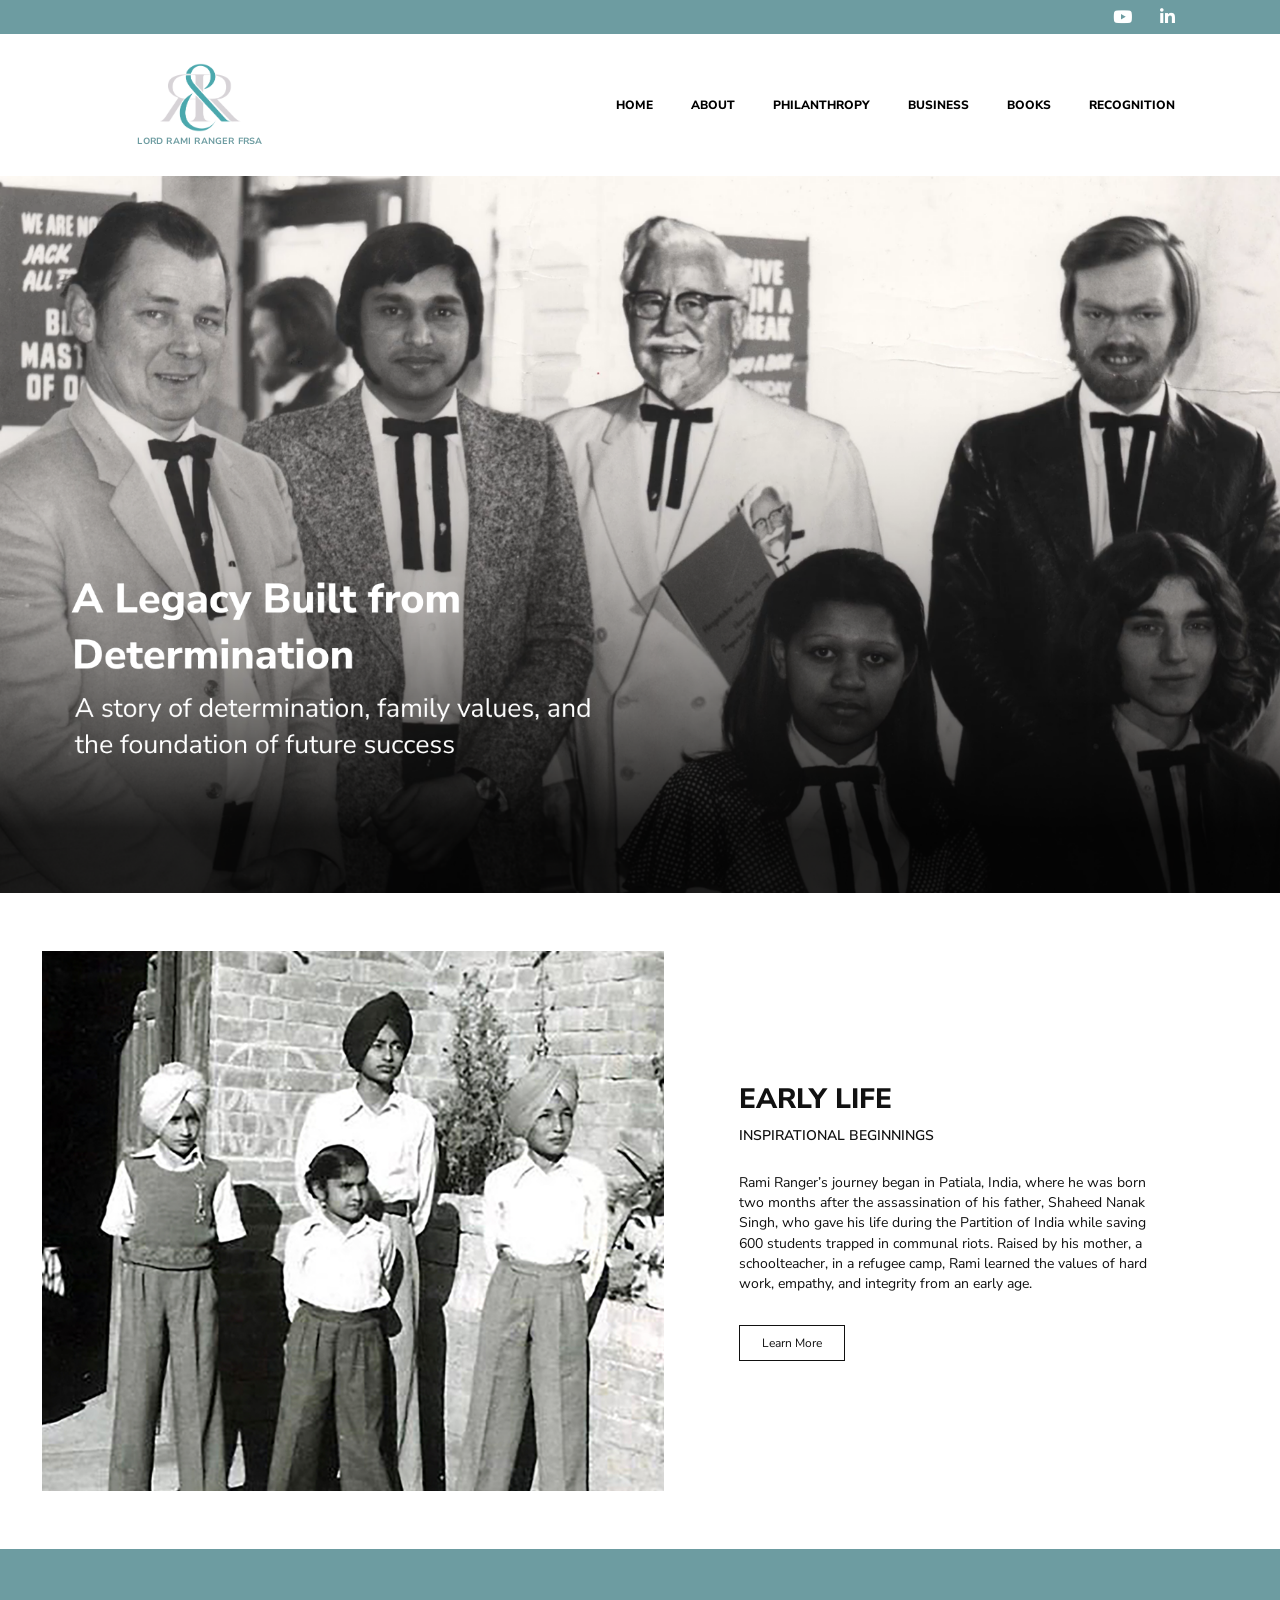
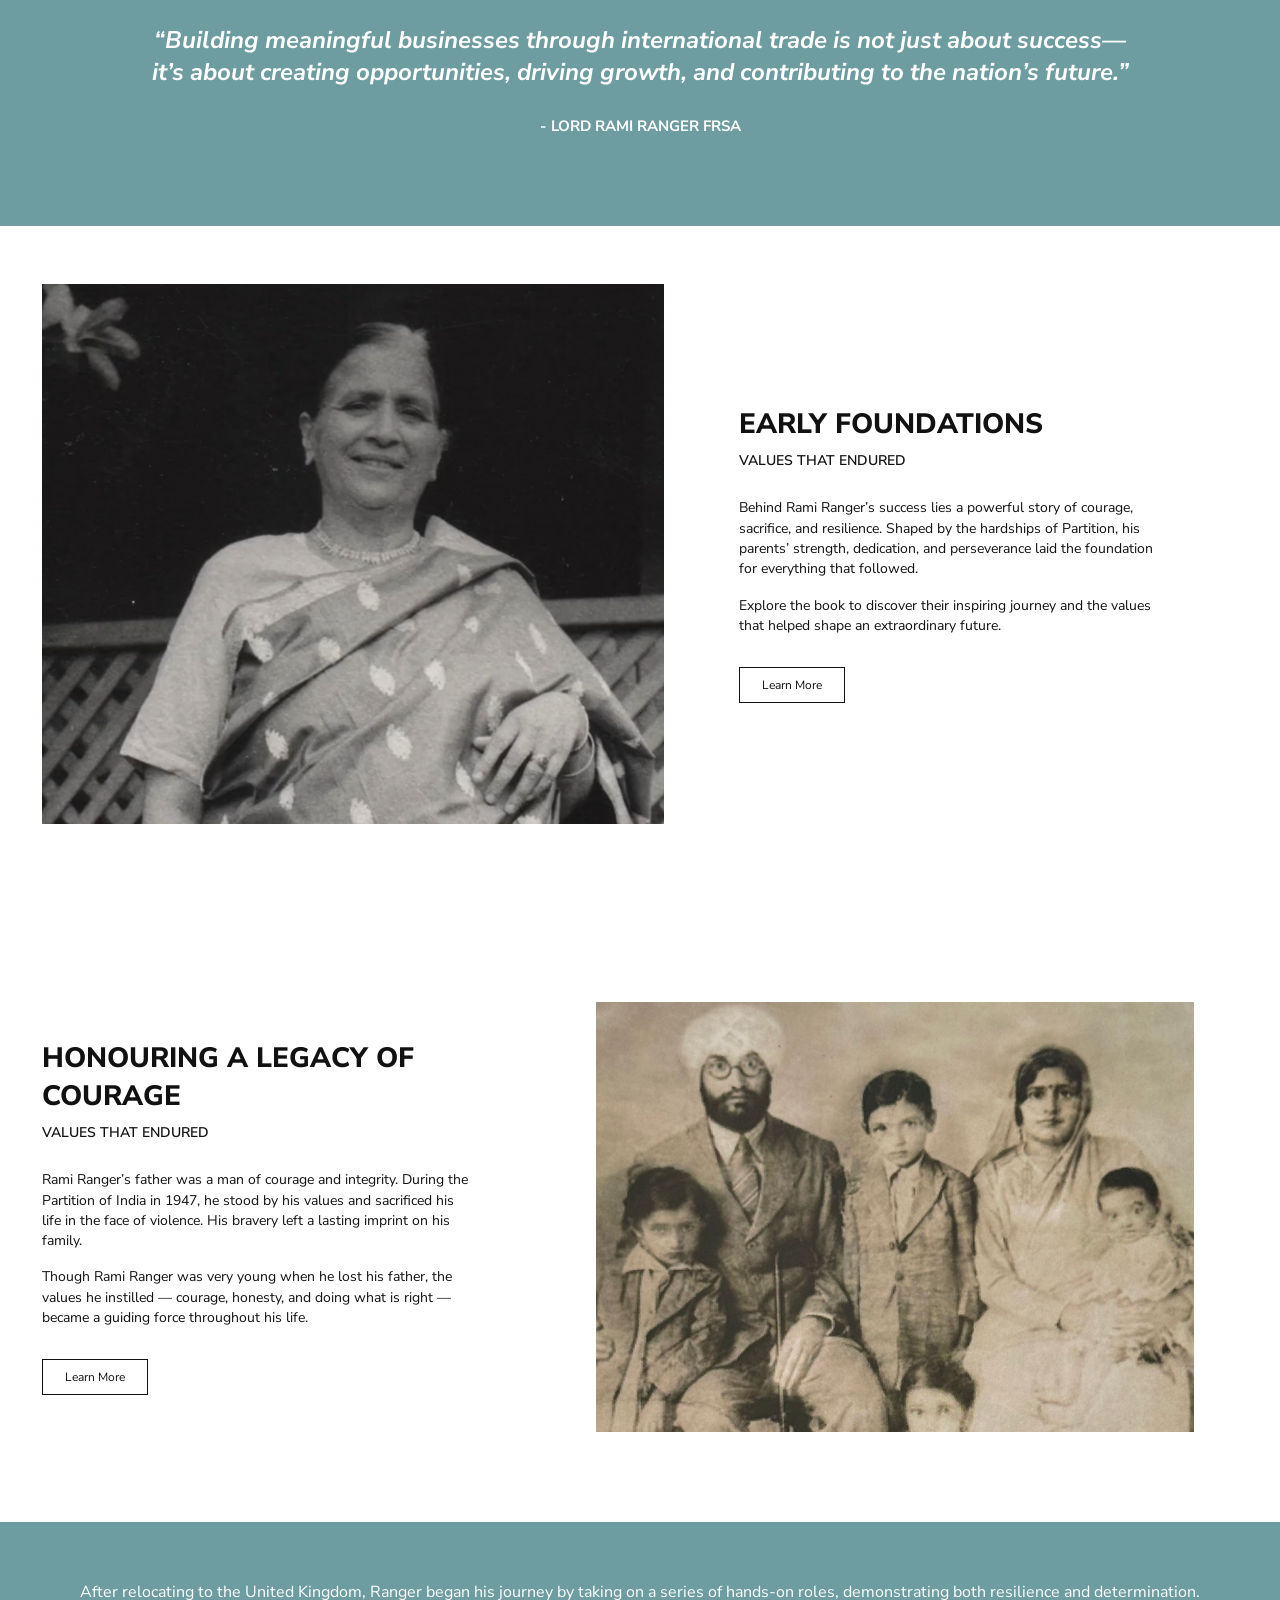
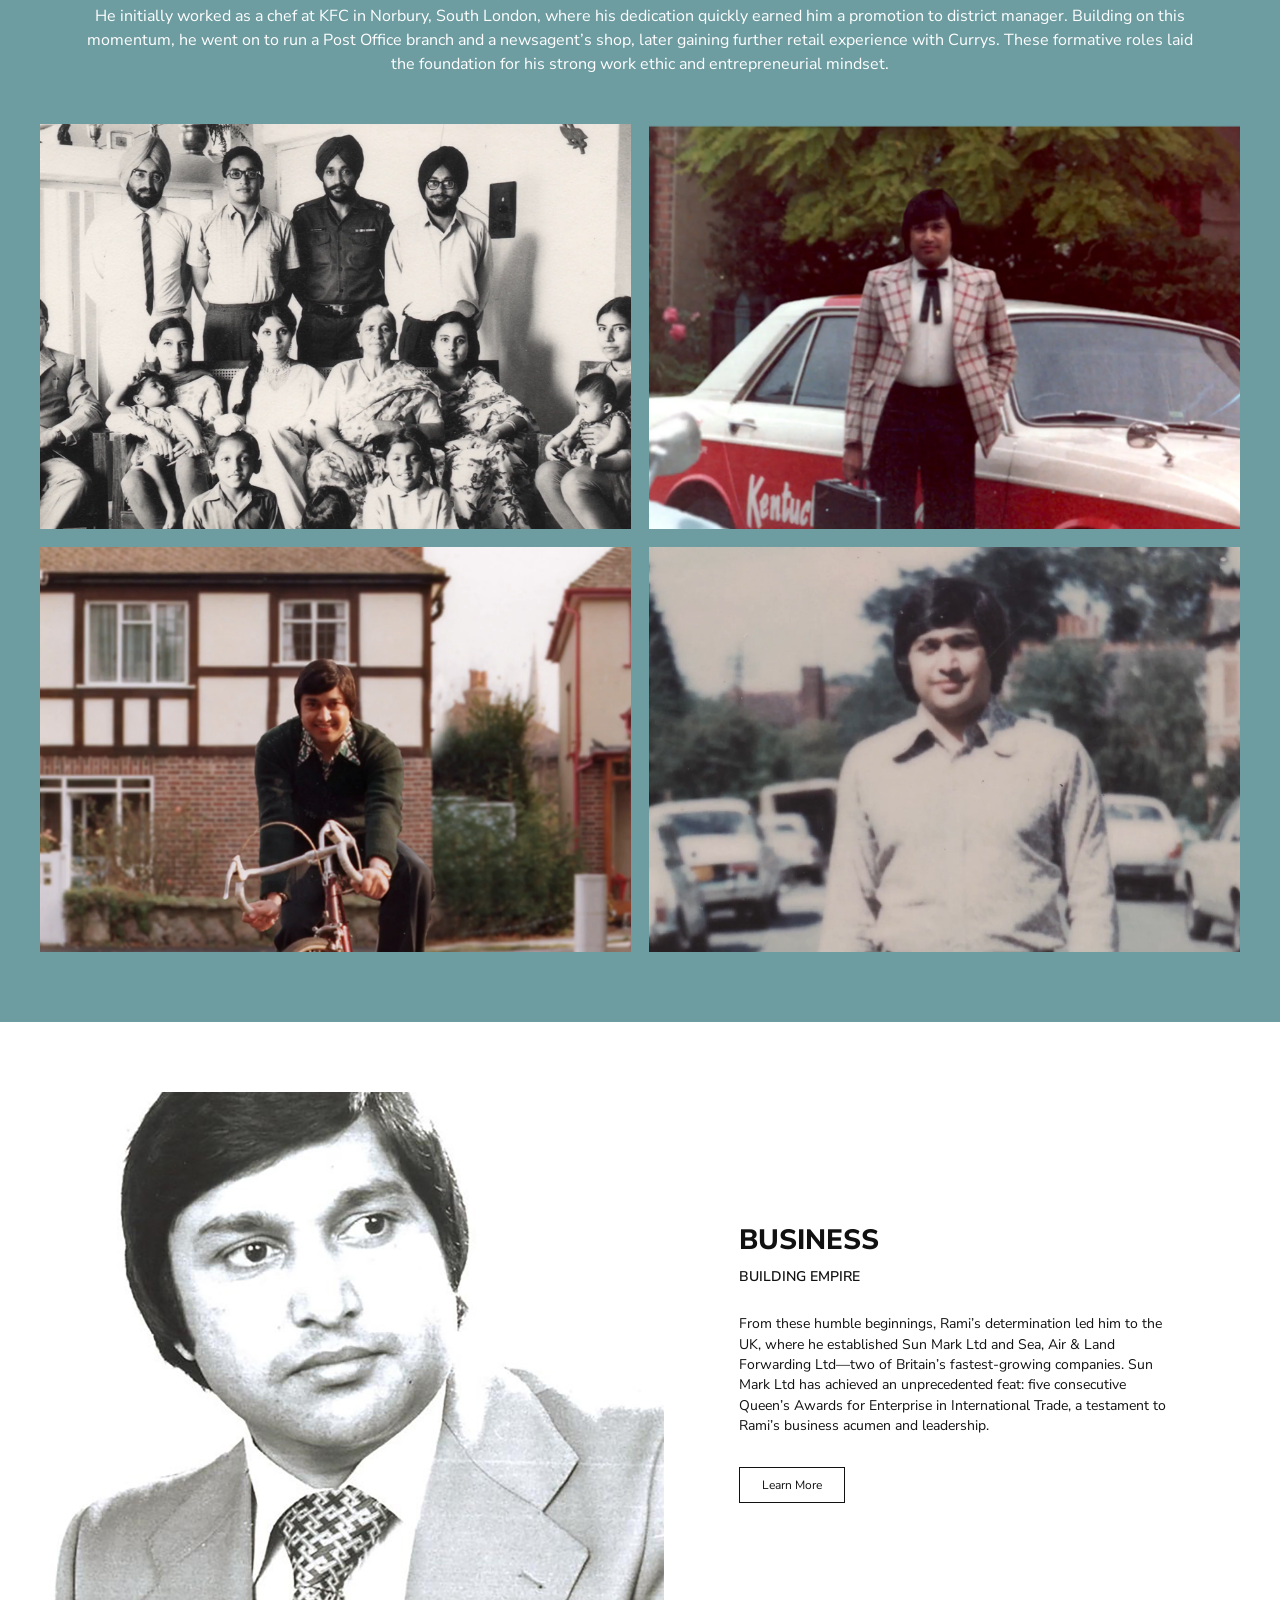
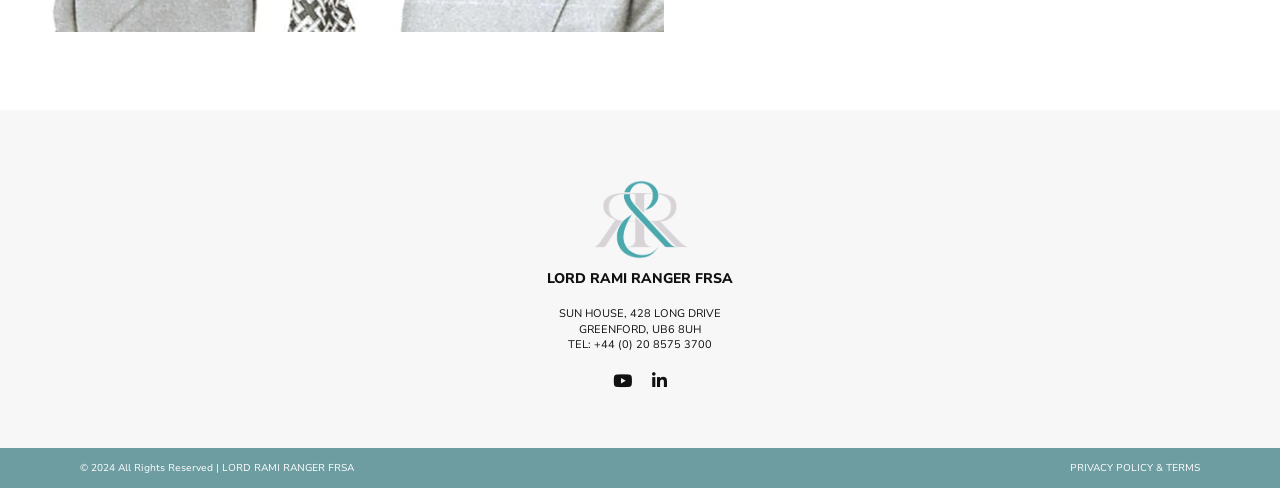
==== about.html @ b6997c44 "Refactor styles in about.html for layout adjustments Adjusted styles for the about section, includin" ====
<!DOCTYPE html>
<html lang="en">
<head>
  <meta charset="UTF-8" />
  <meta name="viewport" content="width=device-width, initial-scale=1.0" />
  <title>About | Lord Rami Ranger FRSA</title>

  <link href="https://fonts.googleapis.com/css2?family=Nunito+Sans:wght@200;300;400;600;700;800&display=swap" rel="stylesheet">
  <link rel="stylesheet" href="https://cdnjs.cloudflare.com/ajax/libs/font-awesome/6.5.0/css/all.min.css">

  <style>
    * {
      box-sizing: border-box;
    }

    html {
      scroll-behavior: smooth;
    }

    body {
      margin: 0;
      font-family: 'Nunito Sans', sans-serif;
      color: #111;
      background: white;
      overflow-x: hidden;
    }

    .top-bar {
      height: 34px;
      background: #6d9ca1;
      display: flex;
      justify-content: flex-end;
      align-items: center;
      padding: 0 105px;
    }

    .socials a {
      color: white;
      text-decoration: none;
      margin-left: 24px;
      font-size: 17px;
    }

    .navbar {
      width: 100%;
      height: 142px;
      background: white;
      display: flex;
      justify-content: space-between;
      align-items: center;
      padding: 0 105px;
      position: relative;
      z-index: 50;
    }

    .brand {
      width: 190px;
      display: flex;
      flex-direction: column;
      justify-content: center;
      align-items: center;
      text-decoration: none;
    }

    .logo {
      width: 82px;
      height: auto;
      display: block;
    }

    .brand span {
      margin-top: 3px;
      color: #6d9ca1;
      font-size: 9px;
      font-weight: 700;
      letter-spacing: 0.2px;
      white-space: nowrap;
    }

    .menu {
      display: flex;
      gap: 38px;
      align-items: center;
    }

    .menu a {
      color: #000;
      text-decoration: none;
      font-size: 12px;
      font-weight: 800;
      text-transform: uppercase;
    }

    .menu-toggle {
      display: none;
      background: none;
      border: none;
      color: #111;
      font-size: 28px;
      cursor: pointer;
    }

    .about-hero {
      width: 100%;
      background: #000;
      overflow: hidden;
    }

    .about-hero img {
      width: 100%;
      height: auto;
      display: block;
    }

    .about-two-col {
      display: grid;
      grid-template-columns: 52% 36%;
      gap: 75px;
      align-items: center;
      padding: 58px 42px;
      background: white;
    }

    .about-two-col img {
      width: 100%;
      height: 540px;
      object-fit: cover;
      object-position: top center;
      display: block;
    }

    .about-copy {
      max-width: 440px;
      text-align: left;
    }

    .about-copy h2 {
      font-size: 28px;
      font-weight: 800;
      margin: 0 0 8px;
      text-transform: uppercase;
    }

    .about-copy h4 {
      font-size: 14px;
      font-weight: 600;
      margin: 0 0 28px;
      text-transform: uppercase;
    }

    .about-copy p {
      font-size: 14px;
      line-height: 1.45;
      margin: 0 0 16px;
    }

    .about-btn {
      display: inline-block;
      margin-top: 15px;
      padding: 9px 22px;
      border: 1px solid #111;
      color: #111;
      background: white;
      text-decoration: none;
      font-size: 12px;
    }

    .about-btn:hover {
      background: #111;
      color: white;
    }

    .about-quote {
      background: #6d9ca1;
      color: white;
      text-align: center;
      padding: 75px 60px;
      border-top: none;
    }

    .about-quote p {
      font-size: 24px;
      font-style: italic;
      font-weight: 700;
      line-height: 1.35;
      max-width: 1050px;
      margin: auto;
    }

    .about-quote h3 {
      margin-top: 28px;
      font-size: 15px;
      font-weight: 700;
    }

    .legacy-section {
      display: grid;
      grid-template-columns: 38% 50%;
      gap: 100px;
      align-items: center;
      padding: 120px 42px 90px;
      background: white;
    }

    .legacy-section img {
      width: 100%;
      height: 430px;
      object-fit: cover;
      object-position: top center;
      display: block;
    }

    .legacy-section .about-copy {
      max-width: 430px;
      text-align: left;
    }

    .about-blue-gallery {
      background: #6d9ca1;
      color: white;
      text-align: center;
      padding: 58px 40px 70px;
    }

    .about-blue-gallery > p {
      max-width: 1120px;
      margin: 0 auto 48px;
      font-size: 16px;
      line-height: 1.5;
      font-weight: 400;
    }

    .about-gallery {
      display: grid;
      grid-template-columns: repeat(2, 1fr);
      gap: 18px;
    }

    .about-gallery img {
      width: 100%;
      height: 405px;
      object-fit: cover;
      object-position: top center;
      display: block;
    }

    .business-section {
      display: grid;
      grid-template-columns: 52% 36%;
      gap: 75px;
      align-items: center;
      padding: 70px 42px 78px;
      background: white;
    }

    .business-section img {
      width: 100%;
      height: 540px;
      object-fit: cover;
      object-position: top center;
      display: block;
    }

    footer {
      background: #f7f7f7;
      text-align: center;
      padding: 70px 20px 55px;
    }

    .footer-logo {
      width: 95px;
      display: block;
      margin: 0 auto 10px;
    }

    footer h4 {
      margin: 0 0 18px;
      font-size: 14px;
      font-weight: 800;
    }

    footer p {
      font-size: 11px;
      line-height: 1.4;
      margin: 0 0 18px;
    }

    .footer-socials a {
      color: #111;
      text-decoration: none;
      margin: 0 8px;
      font-size: 17px;
    }

    .bottom-bar {
      background: #6d9ca1;
      color: white;
      display: flex;
      justify-content: space-between;
      align-items: center;
      padding: 13px 80px;
    }

    .bottom-bar p {
      font-size: 10px;
      margin: 0;
    }

    @media screen and (max-width: 1024px) {
      .top-bar {
        padding: 0 25px;
        justify-content: center;
      }

      .socials a {
        margin: 0 12px;
      }

      .navbar {
        height: 105px;
        padding: 0 28px;
        flex-direction: row;
        justify-content: space-between;
        align-items: center;
      }

      .brand {
        width: auto;
        align-items: center;
      }

      .logo {
        width: 70px;
        margin: 0 auto;
      }

      .brand span {
        font-size: 11px;
        margin-top: 4px;
      }

      .menu-toggle {
        display: block;
        position: absolute;
        right: 28px;
        top: 38px;
        z-index: 9999;
      }

      .menu {
        display: none;
        position: absolute;
        top: 105px;
        left: 0;
        width: 100%;
        background: white;
        padding: 24px 28px;
        flex-direction: column;
        align-items: flex-start;
        gap: 22px;
        box-shadow: 0 10px 20px rgba(0,0,0,0.12);
        z-index: 9998;
      }

      .menu.active {
        display: flex;
      }

      .menu a {
        font-size: 15px;
      }

      .about-two-col,
      .legacy-section,
      .business-section {
        grid-template-columns: 1fr;
        padding: 45px 25px;
        gap: 35px;
      }

      .about-two-col img,
      .legacy-section img,
      .business-section img {
        height: auto;
      }

      .about-copy,
      .legacy-section .about-copy {
        max-width: 100%;
      }

      .about-quote {
        padding: 55px 25px;
      }

      .about-quote p {
        font-size: 20px;
      }

      .about-blue-gallery {
        padding: 45px 25px;
      }

      .about-gallery {
        grid-template-columns: 1fr;
      }

      .about-gallery img {
        height: auto;
      }

      .bottom-bar {
        flex-direction: column;
        gap: 8px;
        padding: 14px 20px;
        text-align: center;
      }
    }

    @media screen and (max-width: 600px) {
      .navbar {
        height: 100px;
        padding: 0 24px;
      }

      .logo {
        width: 58px;
      }

      .brand span {
        font-size: 10px;
      }

      .menu-toggle {
        right: 24px;
        top: 36px;
      }

      .menu {
        top: 100px;
      }

      .about-copy h2 {
        font-size: 25px;
      }

      .about-copy h4 {
        font-size: 13px;
      }

      .about-copy p {
        font-size: 14px;
      }

      .about-quote p {
        font-size: 18px;
      }
    }
  </style>
</head>

<body>

  <div class="top-bar">
    <div class="socials">
      <a href="#" target="_blank"><i class="fa-brands fa-youtube"></i></a>
      <a href="https://www.linkedin.com/in/lord-rami-ranger-frsa-37abb4119/" target="_blank">
        <i class="fa-brands fa-linkedin-in"></i>
      </a>
    </div>
  </div>

  <nav class="navbar">
    <a href="index.html" class="brand">
      <img src="logo.png" class="logo" alt="Lord Rami Ranger FRSA Logo">
      <span>LORD RAMI RANGER FRSA</span>
    </a>

    <button class="menu-toggle" onclick="toggleMenu()" aria-label="Open menu">
      <i class="fa-solid fa-bars"></i>
    </button>

    <div class="menu" id="mobileMenu">
      <a href="index.html">Home</a>
      <a href="about.html">About</a>
      <a href="philanthropy.html">Philanthropy</a>
      <a href="business.html">Business</a>
      <a href="books.html">Books</a>
      <a href="recognition.html">Recognition</a>
    </div>
  </nav>

  <section class="about-hero">
    <img src="aboutbanner.png" alt="About Banner">
  </section>

  <section class="about-two-col">
    <div>
      <img src="aboutone.png" alt="Early Life">
    </div>

    <div class="about-copy">
      <h2>EARLY LIFE</h2>
      <h4>INSPIRATIONAL BEGINNINGS</h4>
      <p>
        Rami Ranger’s journey began in Patiala, India, where he was born two months after the assassination of his father,
        Shaheed Nanak Singh, who gave his life during the Partition of India while saving 600 students trapped in communal riots.
        Raised by his mother, a schoolteacher, in a refugee camp, Rami learned the values of hard work, empathy, and integrity
        from an early age.
      </p>
      <a href="#" class="about-btn">Learn More</a>
    </div>
  </section>

  <section class="about-quote">
    <p>
      “Building meaningful businesses through international trade is not just about success—<br>
      it’s about creating opportunities, driving growth, and contributing to the nation’s future.”
    </p>
    <h3>- LORD RAMI RANGER FRSA</h3>
  </section>

  <section class="about-two-col">
    <div>
      <img src="aboutnine.png" alt="Early Foundations">
    </div>

    <div class="about-copy">
      <h2>EARLY FOUNDATIONS</h2>
      <h4>VALUES THAT ENDURED</h4>
      <p>
        Behind Rami Ranger’s success lies a powerful story of courage, sacrifice, and resilience.
        Shaped by the hardships of Partition, his parents’ strength, dedication, and perseverance laid the foundation
        for everything that followed.
      </p>
      <p>
        Explore the book to discover their inspiring journey and the values that helped shape an extraordinary future.
      </p>
      <a href="#" class="about-btn">Learn More</a>
    </div>
  </section>

  <section class="legacy-section">
    <div class="about-copy">
      <h2>HONOURING A LEGACY OF COURAGE</h2>
      <h4>VALUES THAT ENDURED</h4>
      <p>
        Rami Ranger’s father was a man of courage and integrity. During the Partition of India in 1947,
        he stood by his values and sacrificed his life in the face of violence. His bravery left a lasting imprint on his family.
      </p>
      <p>
        Though Rami Ranger was very young when he lost his father, the values he instilled — courage, honesty,
        and doing what is right — became a guiding force throughout his life.
      </p>
      <a href="#" class="about-btn">Learn More</a>
    </div>

    <div>
      <img src="aboutfour.png" alt="Family Legacy">
    </div>
  </section>

  <section class="about-blue-gallery">
    <p>
      After relocating to the United Kingdom, Ranger began his journey by taking on a series of hands-on roles,
      demonstrating both resilience and determination. He initially worked as a chef at KFC in Norbury, South London,
      where his dedication quickly earned him a promotion to district manager. Building on this momentum, he went on
      to run a Post Office branch and a newsagent’s shop, later gaining further retail experience with Currys.
      These formative roles laid the foundation for his strong work ethic and entrepreneurial mindset.
    </p>

    <div class="about-gallery">
      <img src="aboutfive.png" alt="">
      <img src="aboutsix.png" alt="">
      <img src="aboutseven.png" alt="">
      <img src="abouteight.png" alt="">
    </div>
  </section>

  <section class="business-section">
    <div>
      <img src="aboutthree.png" alt="Business">
    </div>

    <div class="about-copy">
      <h2>BUSINESS</h2>
      <h4>BUILDING EMPIRE</h4>
      <p>
        From these humble beginnings, Rami’s determination led him to the UK, where he established Sun Mark Ltd and Sea, Air & Land Forwarding Ltd—two of Britain’s fastest-growing companies.
        Sun Mark Ltd has achieved an unprecedented feat: five consecutive Queen’s Awards for Enterprise in International Trade,
        a testament to Rami’s business acumen and leadership.
      </p>
      <a href="#" class="about-btn">Learn More</a>
    </div>
  </section>

  <footer>
    <img src="logo.png" class="footer-logo" alt="Lord Rami Ranger FRSA Logo">
    <h4>LORD RAMI RANGER FRSA</h4>

    <p>
      SUN HOUSE, 428 LONG DRIVE<br>
      GREENFORD, UB6 8UH<br>
      TEL: +44 (0) 20 8575 3700
    </p>

    <div class="footer-socials">
      <a href="#" target="_blank"><i class="fa-brands fa-youtube"></i></a>
      <a href="https://www.linkedin.com/in/lord-rami-ranger-frsa-37abb4119/" target="_blank">
        <i class="fa-brands fa-linkedin-in"></i>
      </a>
    </div>
  </footer>

  <div class="bottom-bar">
    <p>© 2024 All Rights Reserved | LORD RAMI RANGER FRSA</p>
    <p>PRIVACY POLICY & TERMS</p>
  </div>

  <script>
    function toggleMenu() {
      const menu = document.getElementById("mobileMenu");
      menu.classList.toggle("active");
    }
  </script>

</body>
</html>
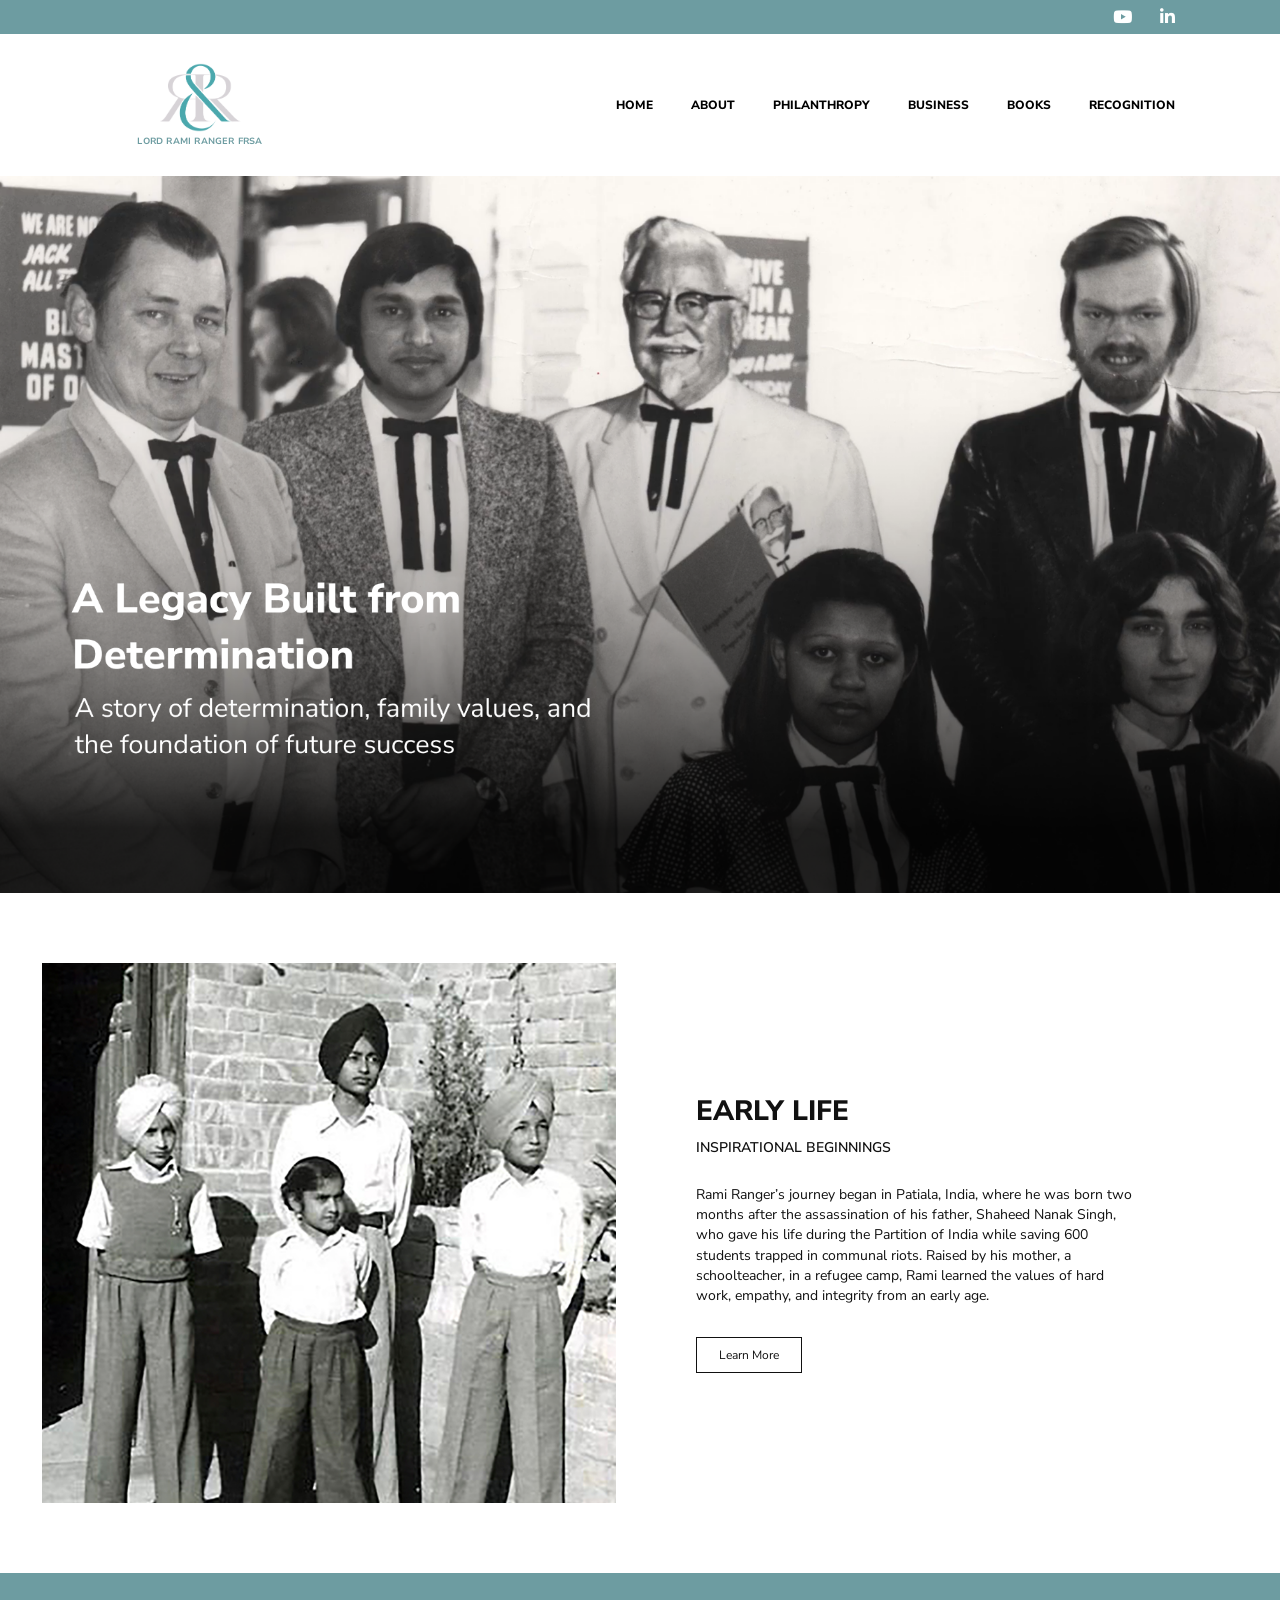
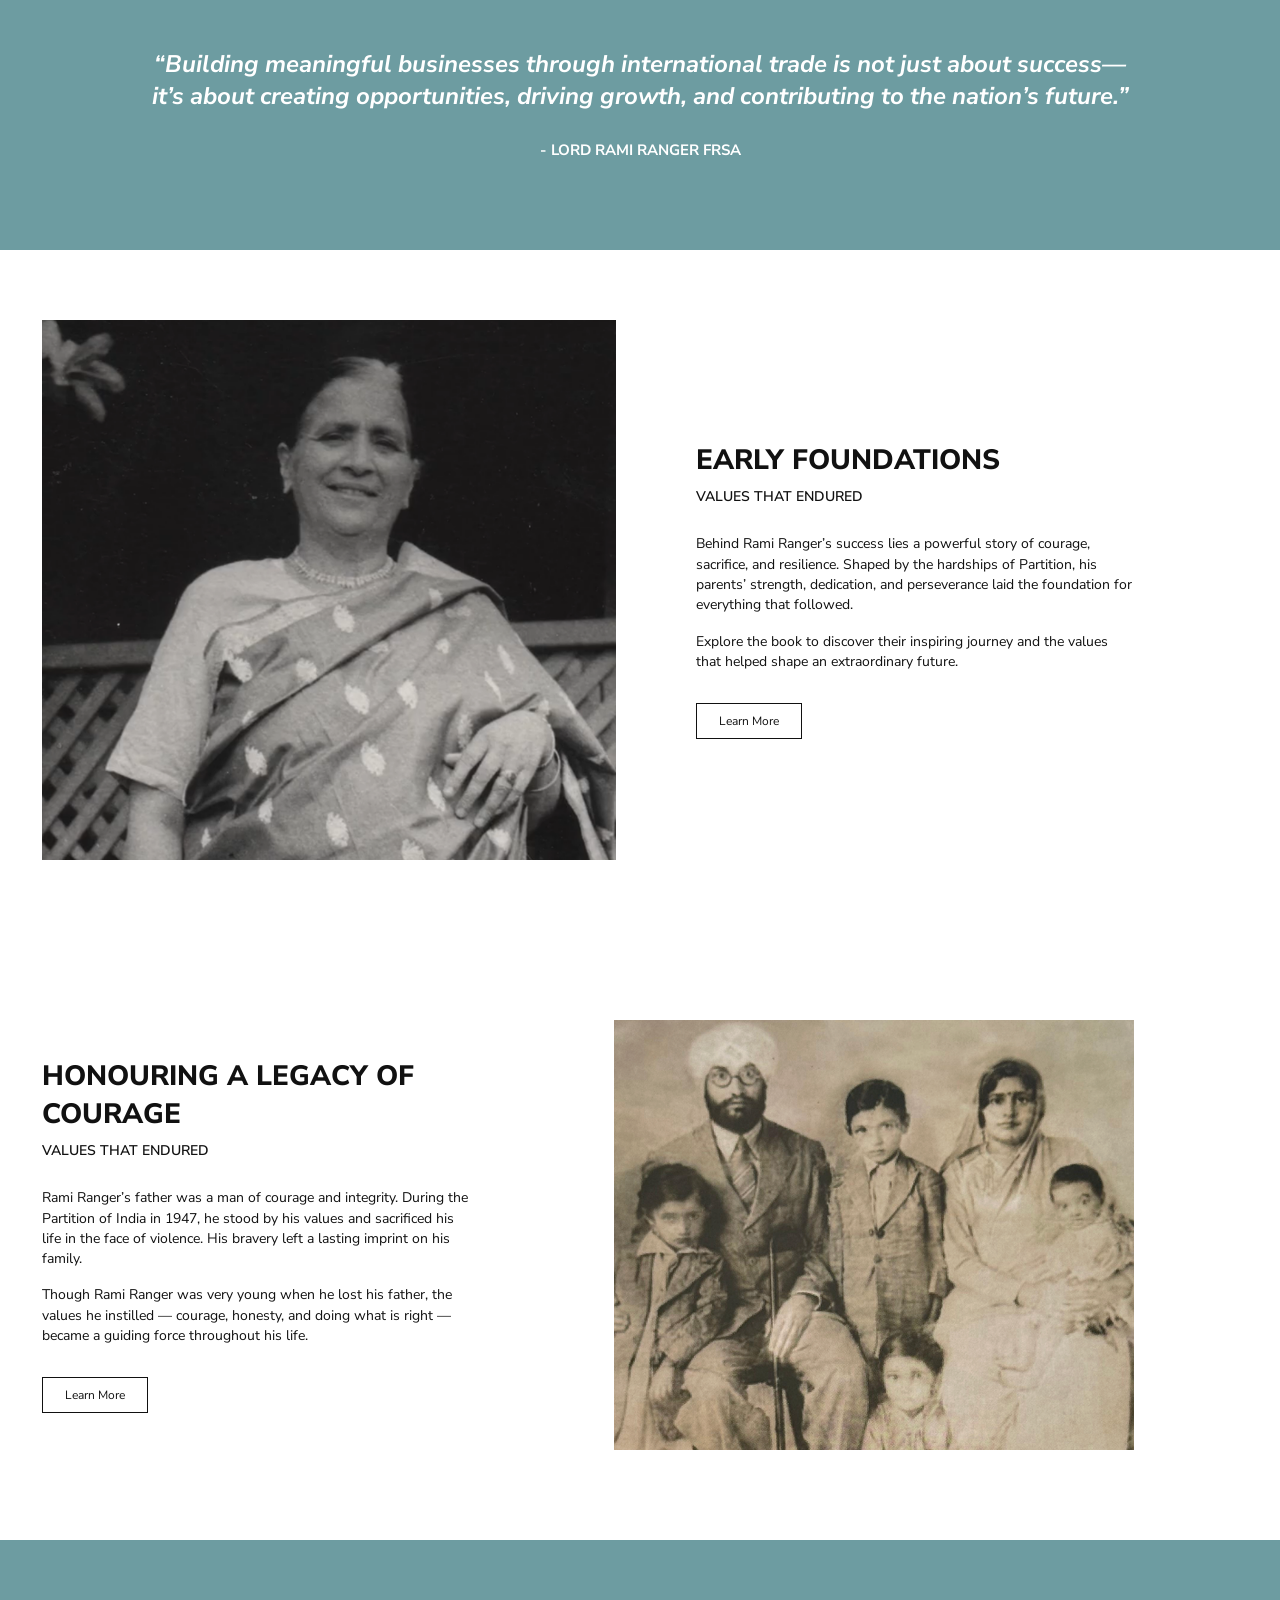
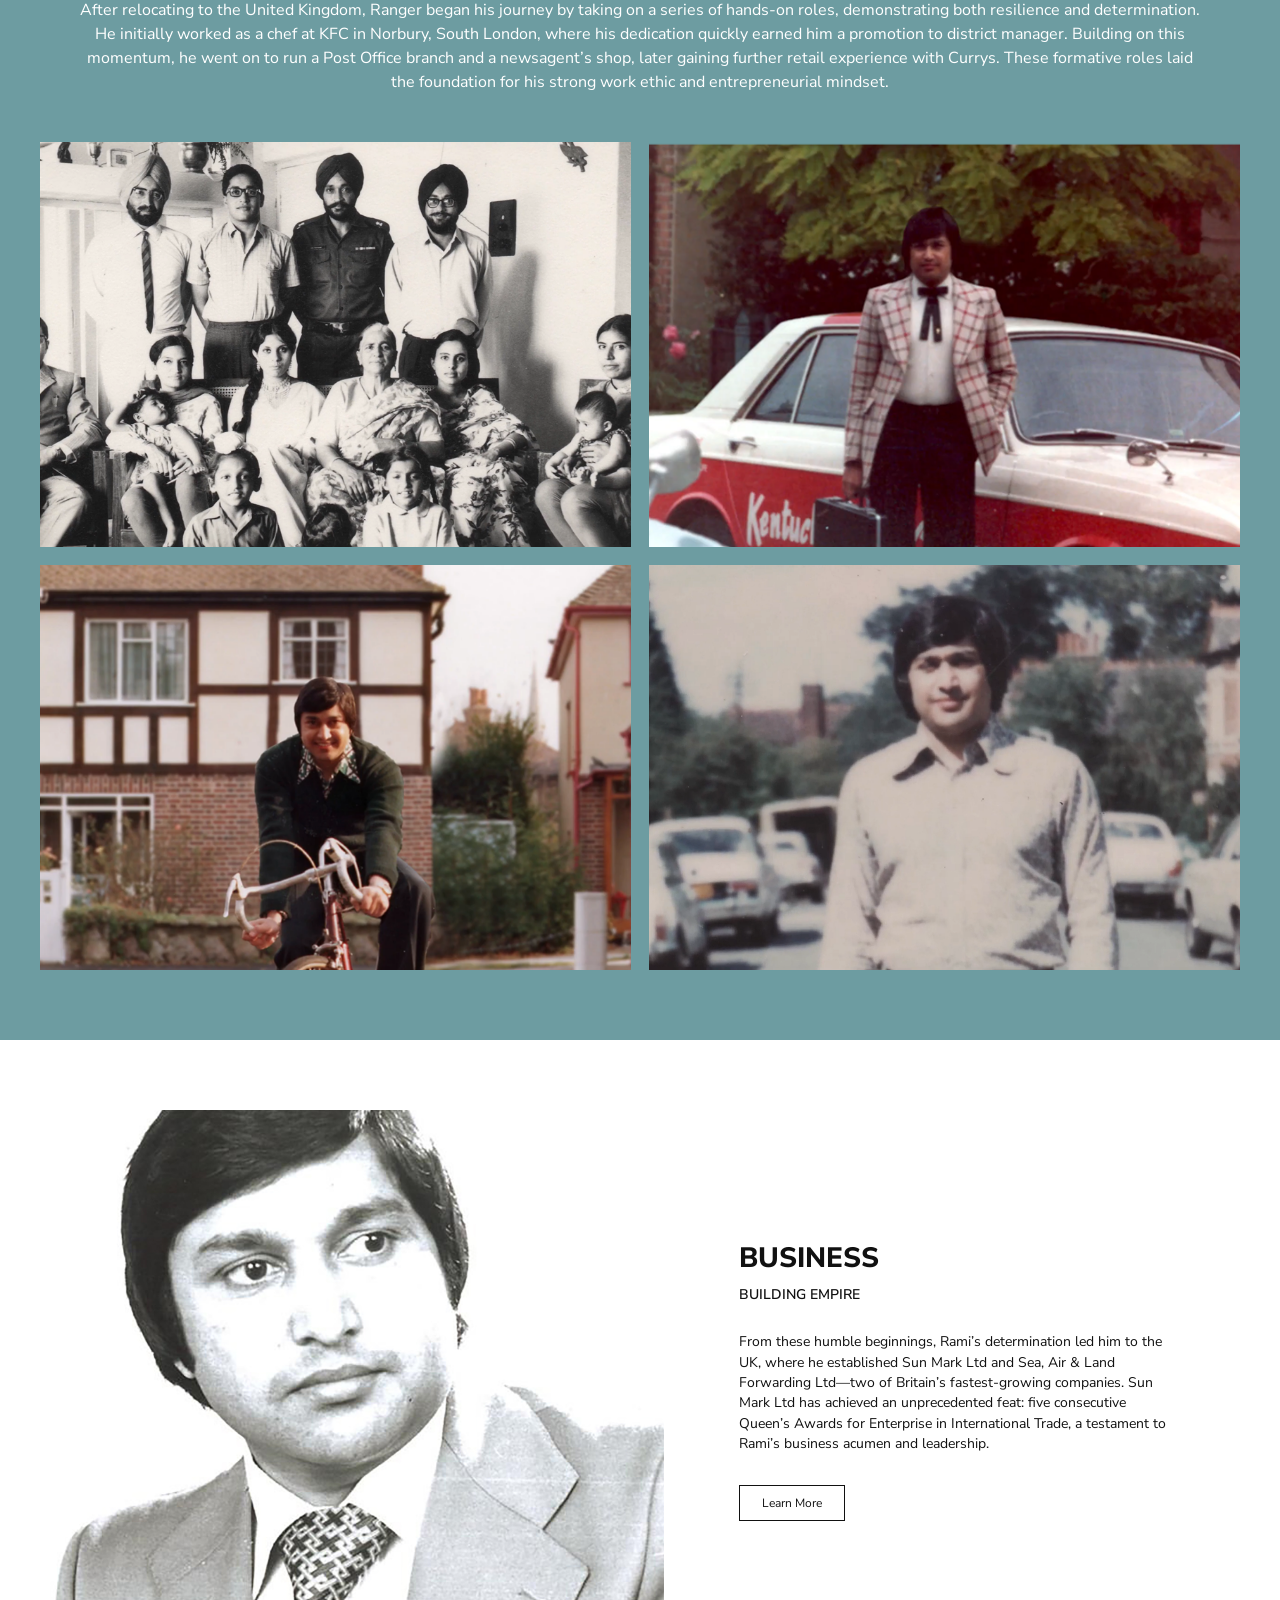
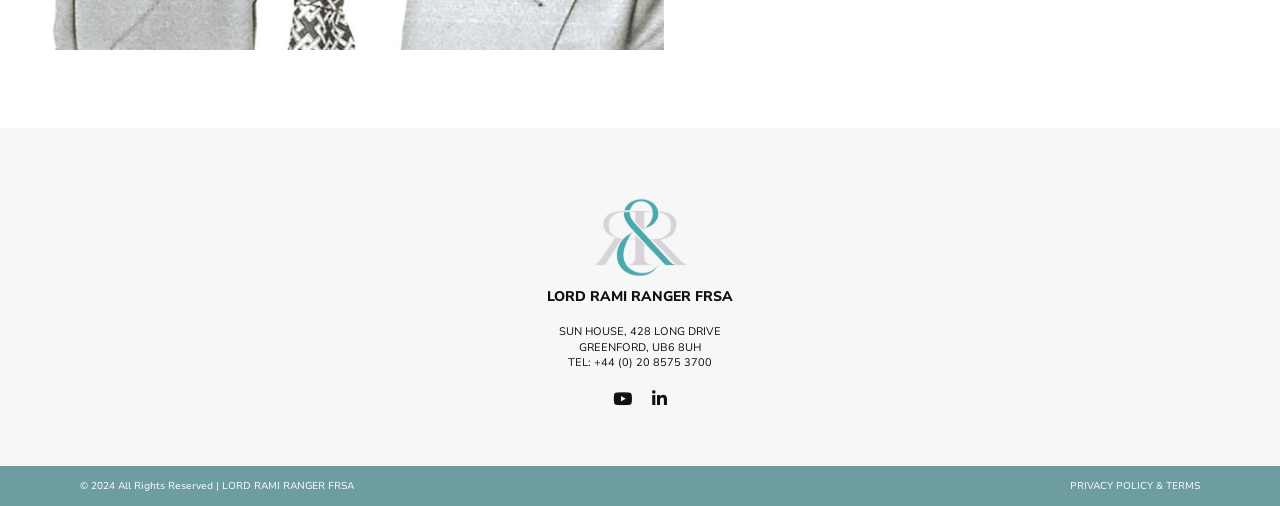
==== commit edc80550: "Adjust layout and styling for about sections" ====
--- a/about.html
+++ b/about.html
@@ -113,13 +113,13 @@
     }
 
     .about-two-col {
-      display: grid;
-      grid-template-columns: 52% 36%;
-      gap: 75px;
-      align-items: center;
-      padding: 58px 42px;
-      background: white;
-    }
+  display: grid;
+  grid-template-columns: 48% 38%;
+  gap: 80px;
+  align-items: center;
+  padding: 70px 42px;
+  background: white;
+}
 
     .about-two-col img {
       width: 100%;
@@ -194,21 +194,23 @@
     }
 
     .legacy-section {
-      display: grid;
-      grid-template-columns: 38% 50%;
-      gap: 100px;
-      align-items: center;
-      padding: 120px 42px 90px;
-      background: white;
-    }
+  display: grid;
+  grid-template-columns: 42% 48%;
+  gap: 70px;
+  align-items: center;
+  padding: 90px 42px;
+  background: white;
+}
 
     .legacy-section img {
-      width: 100%;
-      height: 430px;
-      object-fit: cover;
-      object-position: top center;
-      display: block;
-    }
+  width: 100%;
+  max-width: 520px;
+  height: 430px;
+  object-fit: cover;
+  object-position: top center;
+  display: block;
+  justify-self: end;
+}
 
     .legacy-section .about-copy {
       max-width: 430px;
@@ -463,7 +465,7 @@
 
   <div class="top-bar">
     <div class="socials">
-      <a href="#" target="_blank"><i class="fa-brands fa-youtube"></i></a>
+      <a href="https://www.youtube.com/@lordramiranger" target="_blank"><i class="fa-brands fa-youtube"></i></a>
       <a href="https://www.linkedin.com/in/lord-rami-ranger-frsa-37abb4119/" target="_blank">
         <i class="fa-brands fa-linkedin-in"></i>
       </a>
@@ -508,7 +510,7 @@
         Raised by his mother, a schoolteacher, in a refugee camp, Rami learned the values of hard work, empathy, and integrity
         from an early age.
       </p>
-      <a href="#" class="about-btn">Learn More</a>
+      <a href="https://en.wikipedia.org/wiki/Rami_Ranger,_Baron_Ranger" class="about-btn">Learn More</a>
     </div>
   </section>
 
@@ -536,7 +538,7 @@
       <p>
         Explore the book to discover their inspiring journey and the values that helped shape an extraordinary future.
       </p>
-      <a href="#" class="about-btn">Learn More</a>
+      <a href="https://www.ebay.co.uk/itm/185035598881?_skw=mother+of+book+india&epid=238266793&itmmeta=01KQ79BE20YNFWJHTM0TRY9CCW&hash=item2b14fb2c21:g:04cAAOSwIiNhMfzT&itmprp=enc%[base64]%2BnQd7sDtDur0T5S%2BUyS36HmufQfBxp1yrHk8gY6LgXzt%2F8AYspH%2BxlLE8jUHYDbRAQzuefMFmTw%3D%7Ctkp%3ABk9SR6Threm5Zw" class="about-btn">Learn More</a>
     </div>
   </section>
 
@@ -552,7 +554,7 @@
         Though Rami Ranger was very young when he lost his father, the values he instilled — courage, honesty,
         and doing what is right — became a guiding force throughout his life.
       </p>
-      <a href="#" class="about-btn">Learn More</a>
+      <a href="https://www.ebay.co.uk/itm/168333763117?_skw=dont+breakup+india&itmmeta=01KQ79A8MWHDQRSMWC7HYEKDA4&hash=item273179622d:g:iRwAAOSwjvJmgHJu&itmprp=enc%3AAQALAAAA0GfYFPkwiKCW4ZNSs2u11xBCUt2y%2BQlAqgVQ4Pnp5FbciXvclCq4ApPNCv3FdORJJGMn7MdDz1MQL74Wndw0AF%2F8wlzbfc22OpL8%2Fh5lV%2BiRAh0LzNMy6ww0wSl%2BX6UC1%2FrBVc6pPQXLUsgUyLbruVDx8H2dk5aEg%2BaokZMDRAvRpjM7Rrh%2Fnq27rewutj%2FenqdP%2FdUe1KDfL7mHe6OrL1R54QFSyfiS6TIlOZPFpuusQ%2FMgXl9%2FLjbFZhzoIP10l0JHmWzqLT9%2Bm8c8MX1zi9k%3D%7Ctkp%3ABk9SR9yKqem5Zw" class="about-btn">Learn More</a>
     </div>
 
     <div>
@@ -590,7 +592,7 @@
         Sun Mark Ltd has achieved an unprecedented feat: five consecutive Queen’s Awards for Enterprise in International Trade,
         a testament to Rami’s business acumen and leadership.
       </p>
-      <a href="#" class="about-btn">Learn More</a>
+      <a href="business.html" class="about-btn">Learn More</a>
     </div>
   </section>
 
@@ -605,7 +607,7 @@
     </p>
 
     <div class="footer-socials">
-      <a href="#" target="_blank"><i class="fa-brands fa-youtube"></i></a>
+      <a href="https://www.youtube.com/@lordramiranger" target="_blank"><i class="fa-brands fa-youtube"></i></a>
       <a href="https://www.linkedin.com/in/lord-rami-ranger-frsa-37abb4119/" target="_blank">
         <i class="fa-brands fa-linkedin-in"></i>
       </a>
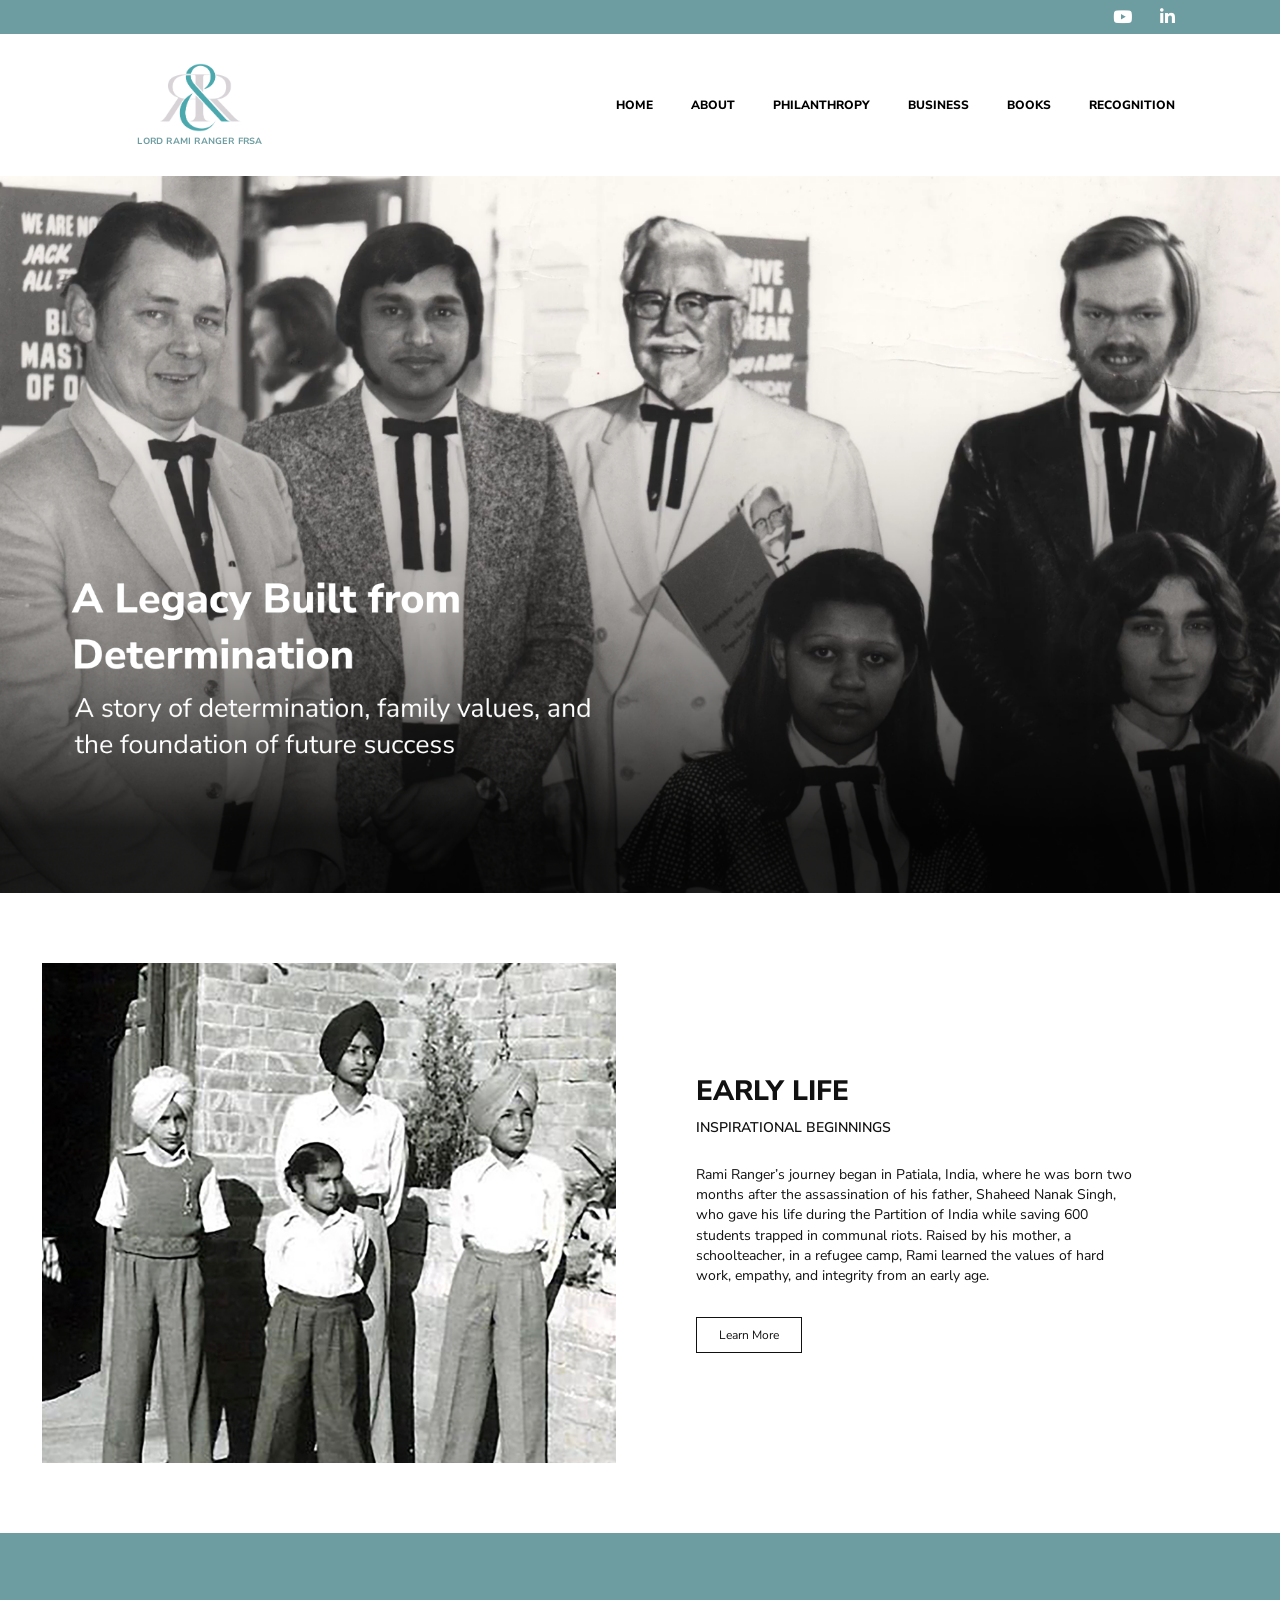
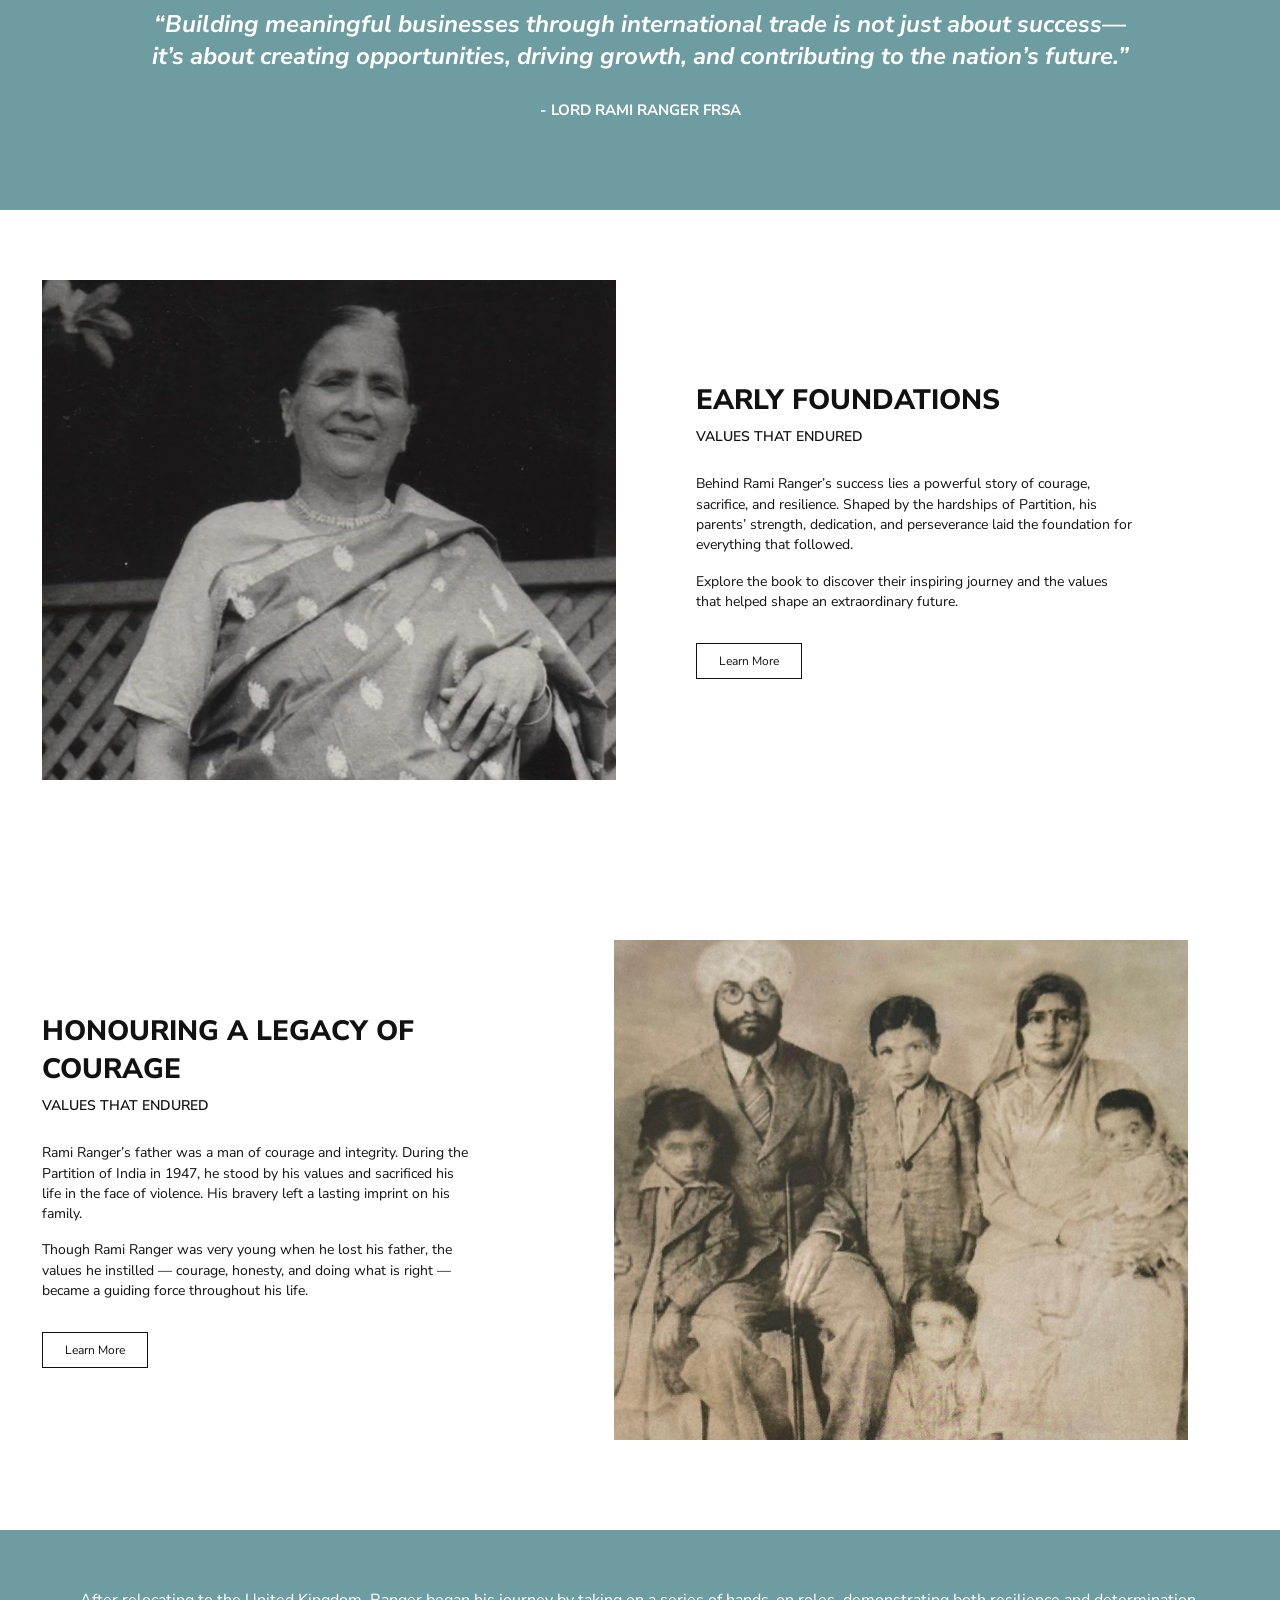
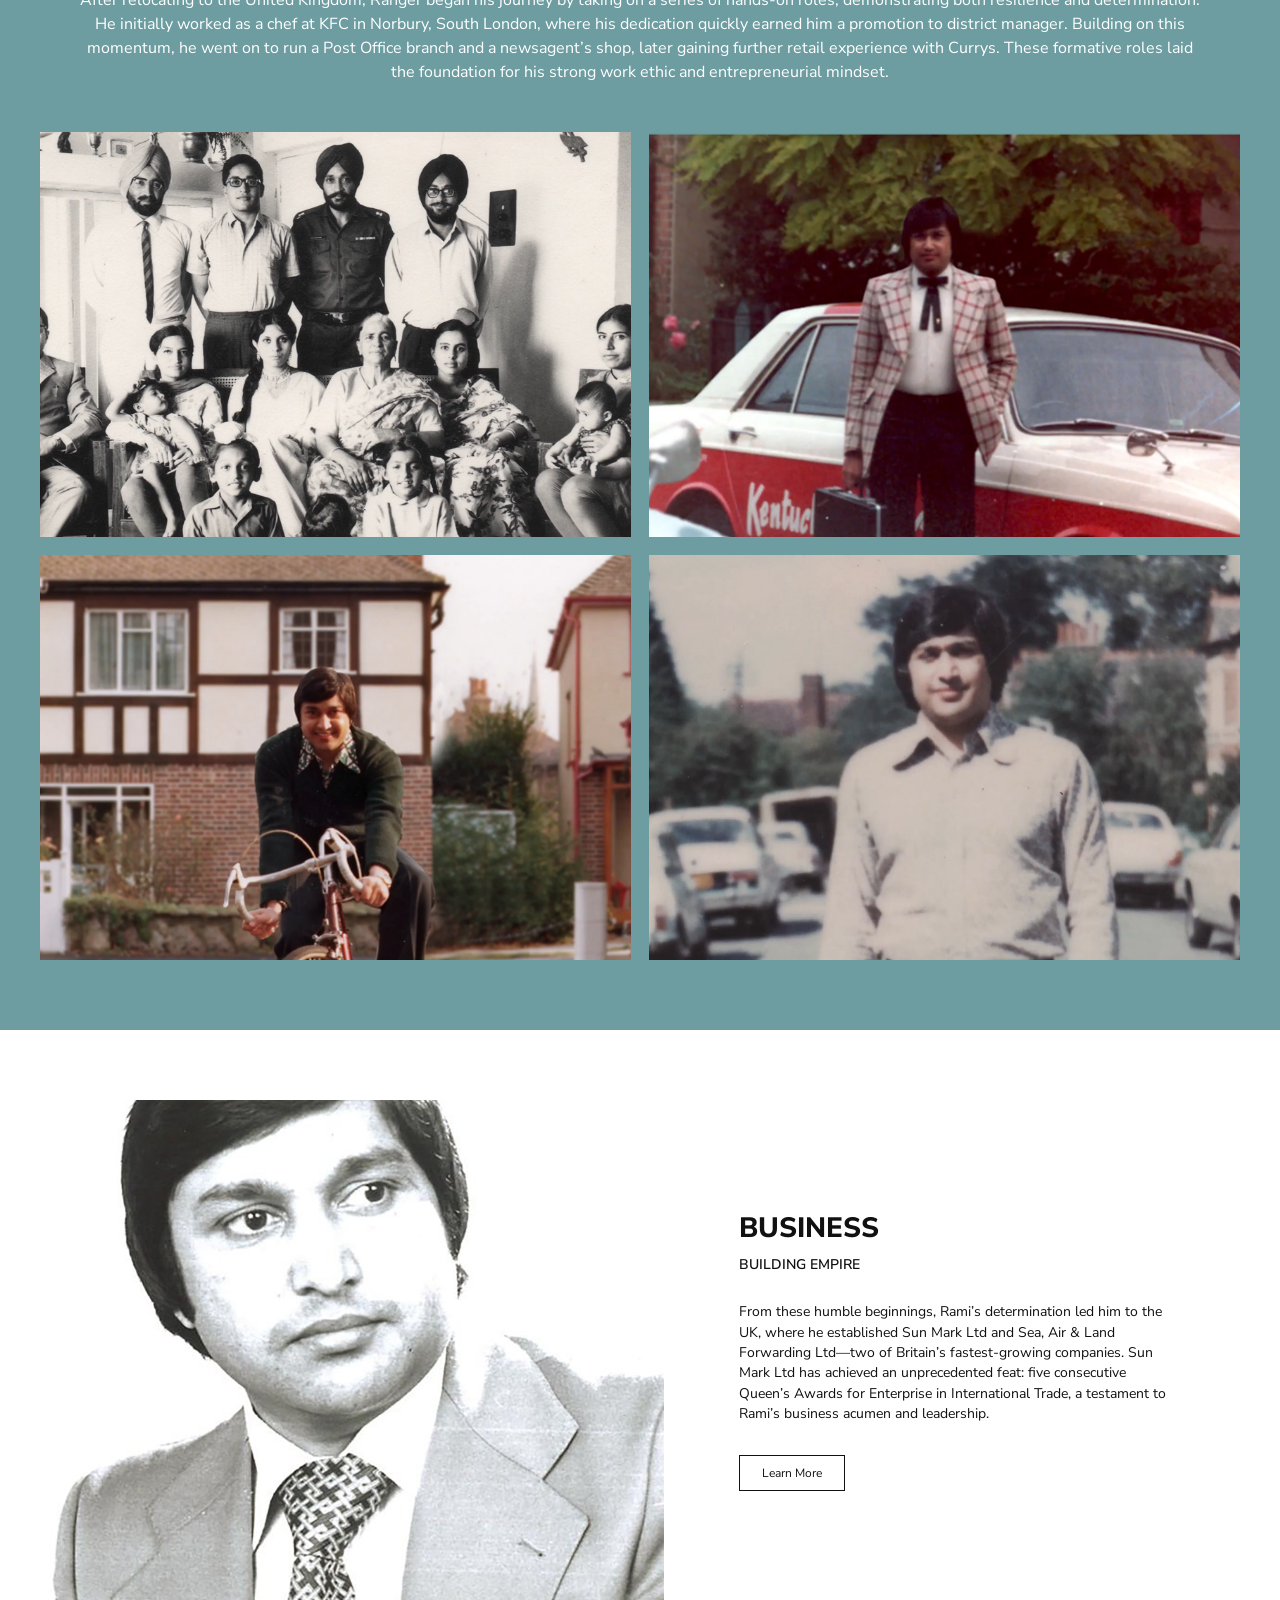
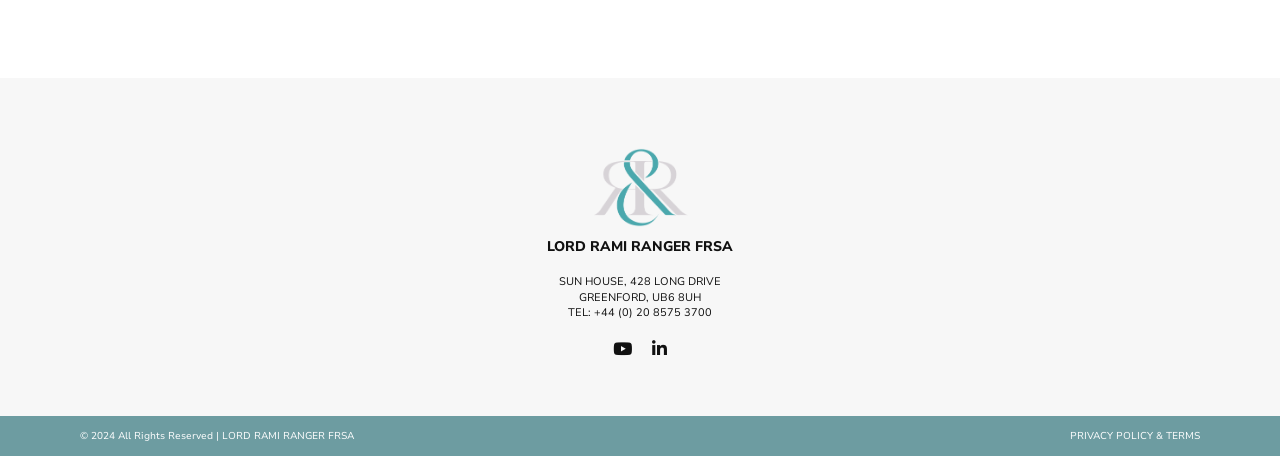
==== commit 336931fb: "Update image styles in about.html Adjusted image dimensions and positioning for consistency across s" ====
--- a/about.html
+++ b/about.html
@@ -122,12 +122,12 @@
 }
 
     .about-two-col img {
-      width: 100%;
-      height: 540px;
-      object-fit: cover;
-      object-position: top center;
-      display: block;
-    }
+  width: 100%;
+  height: 500px;
+  object-fit: cover;
+  object-position: center;
+  display: block;
+}
 
     .about-copy {
       max-width: 440px;
@@ -204,12 +204,10 @@
 
     .legacy-section img {
   width: 100%;
-  max-width: 520px;
-  height: 430px;
+  height: 500px;
   object-fit: cover;
-  object-position: top center;
+  object-position: center;
   display: block;
-  justify-self: end;
 }
 
     .legacy-section .about-copy {
@@ -255,13 +253,13 @@
       background: white;
     }
 
-    .business-section img {
-      width: 100%;
-      height: 540px;
-      object-fit: cover;
-      object-position: top center;
-      display: block;
-    }
+   .business-section img {
+  width: 100%;
+  height: 500px;
+  object-fit: cover;
+  object-position: center;
+  display: block;
+}
 
     footer {
       background: #f7f7f7;
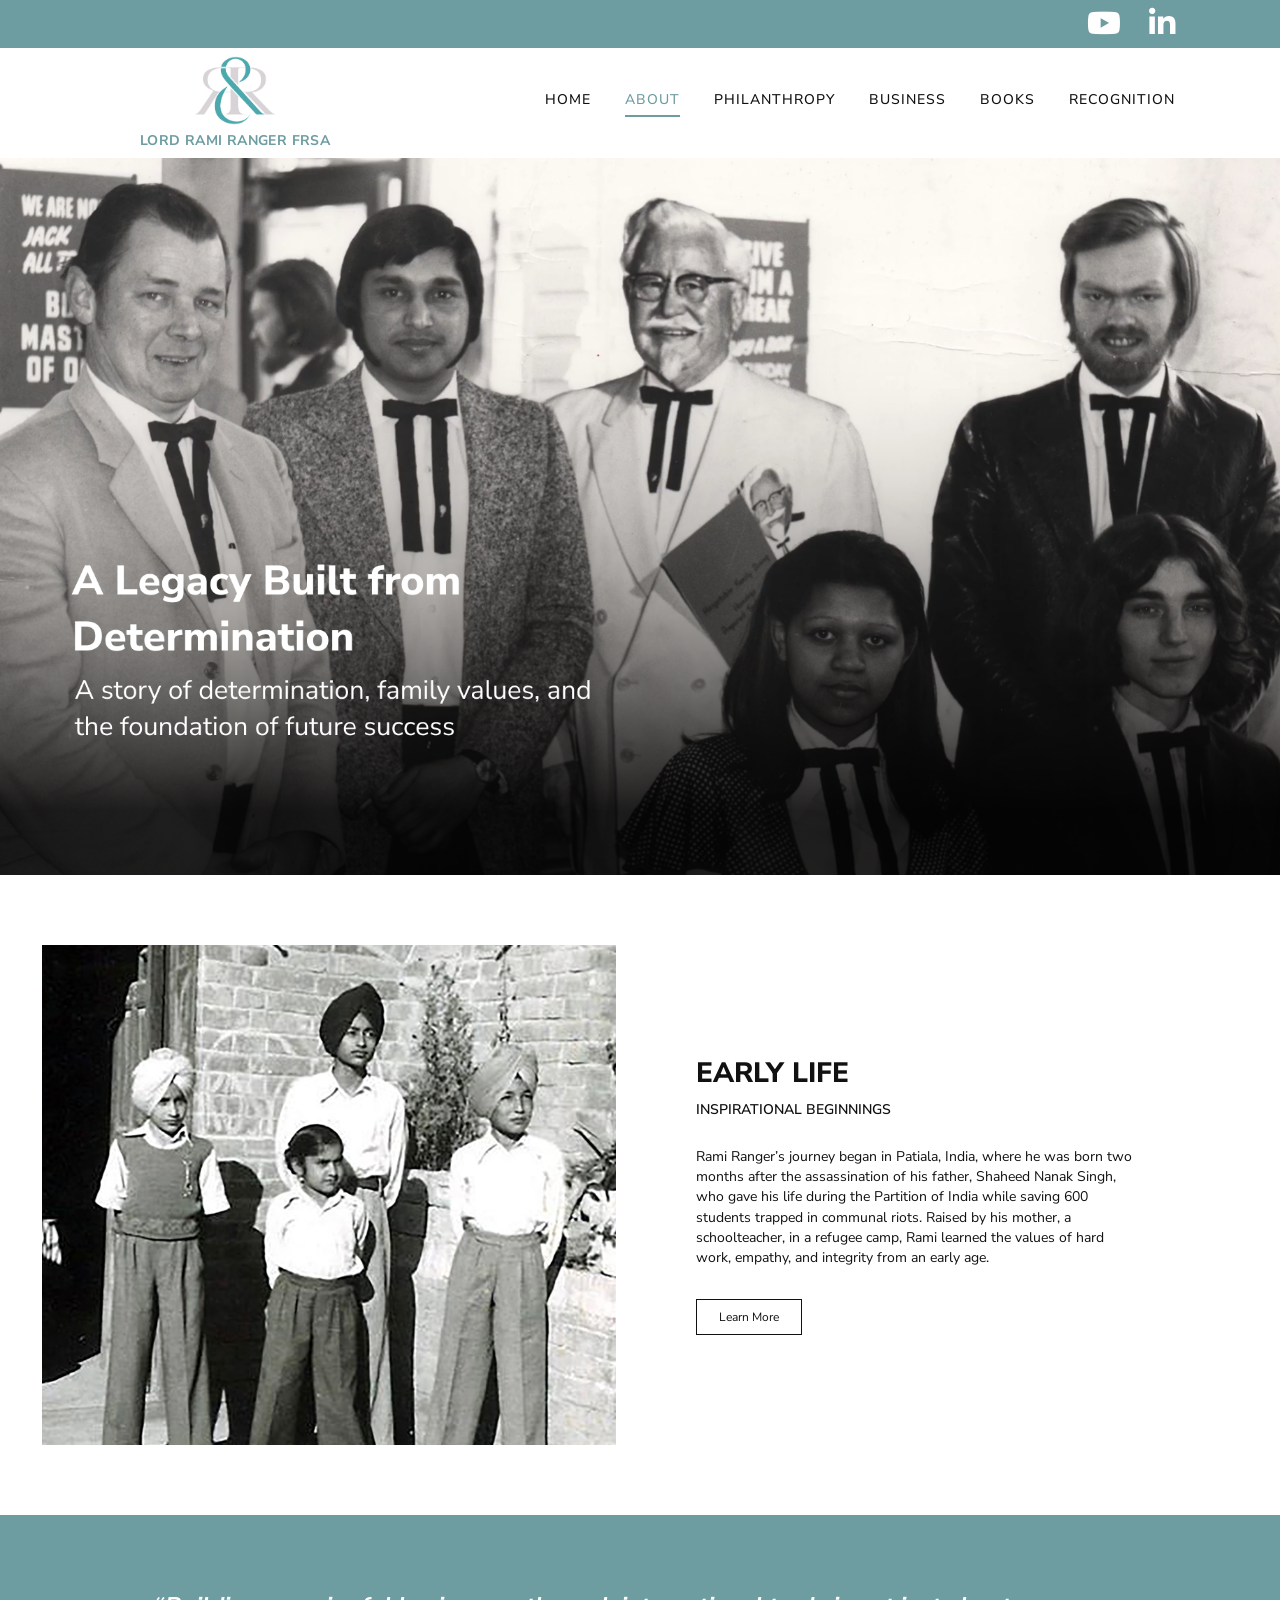
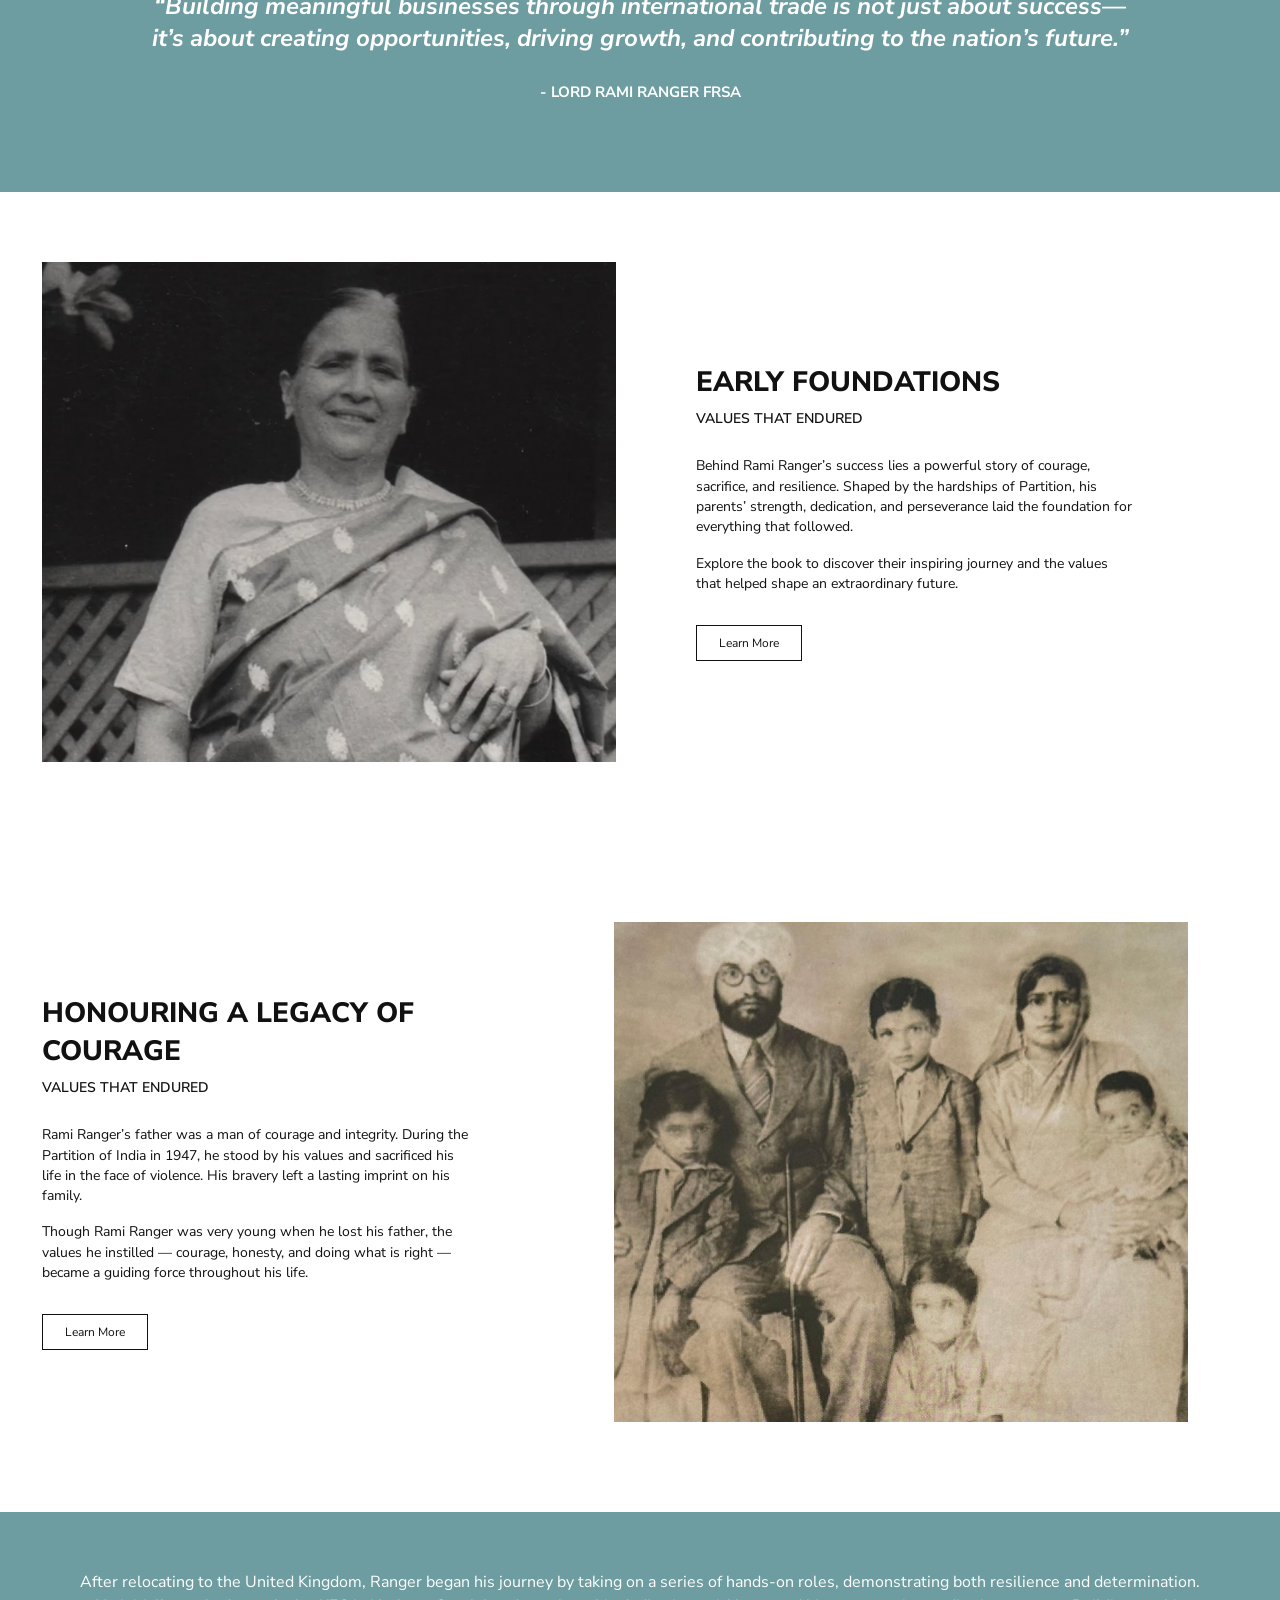
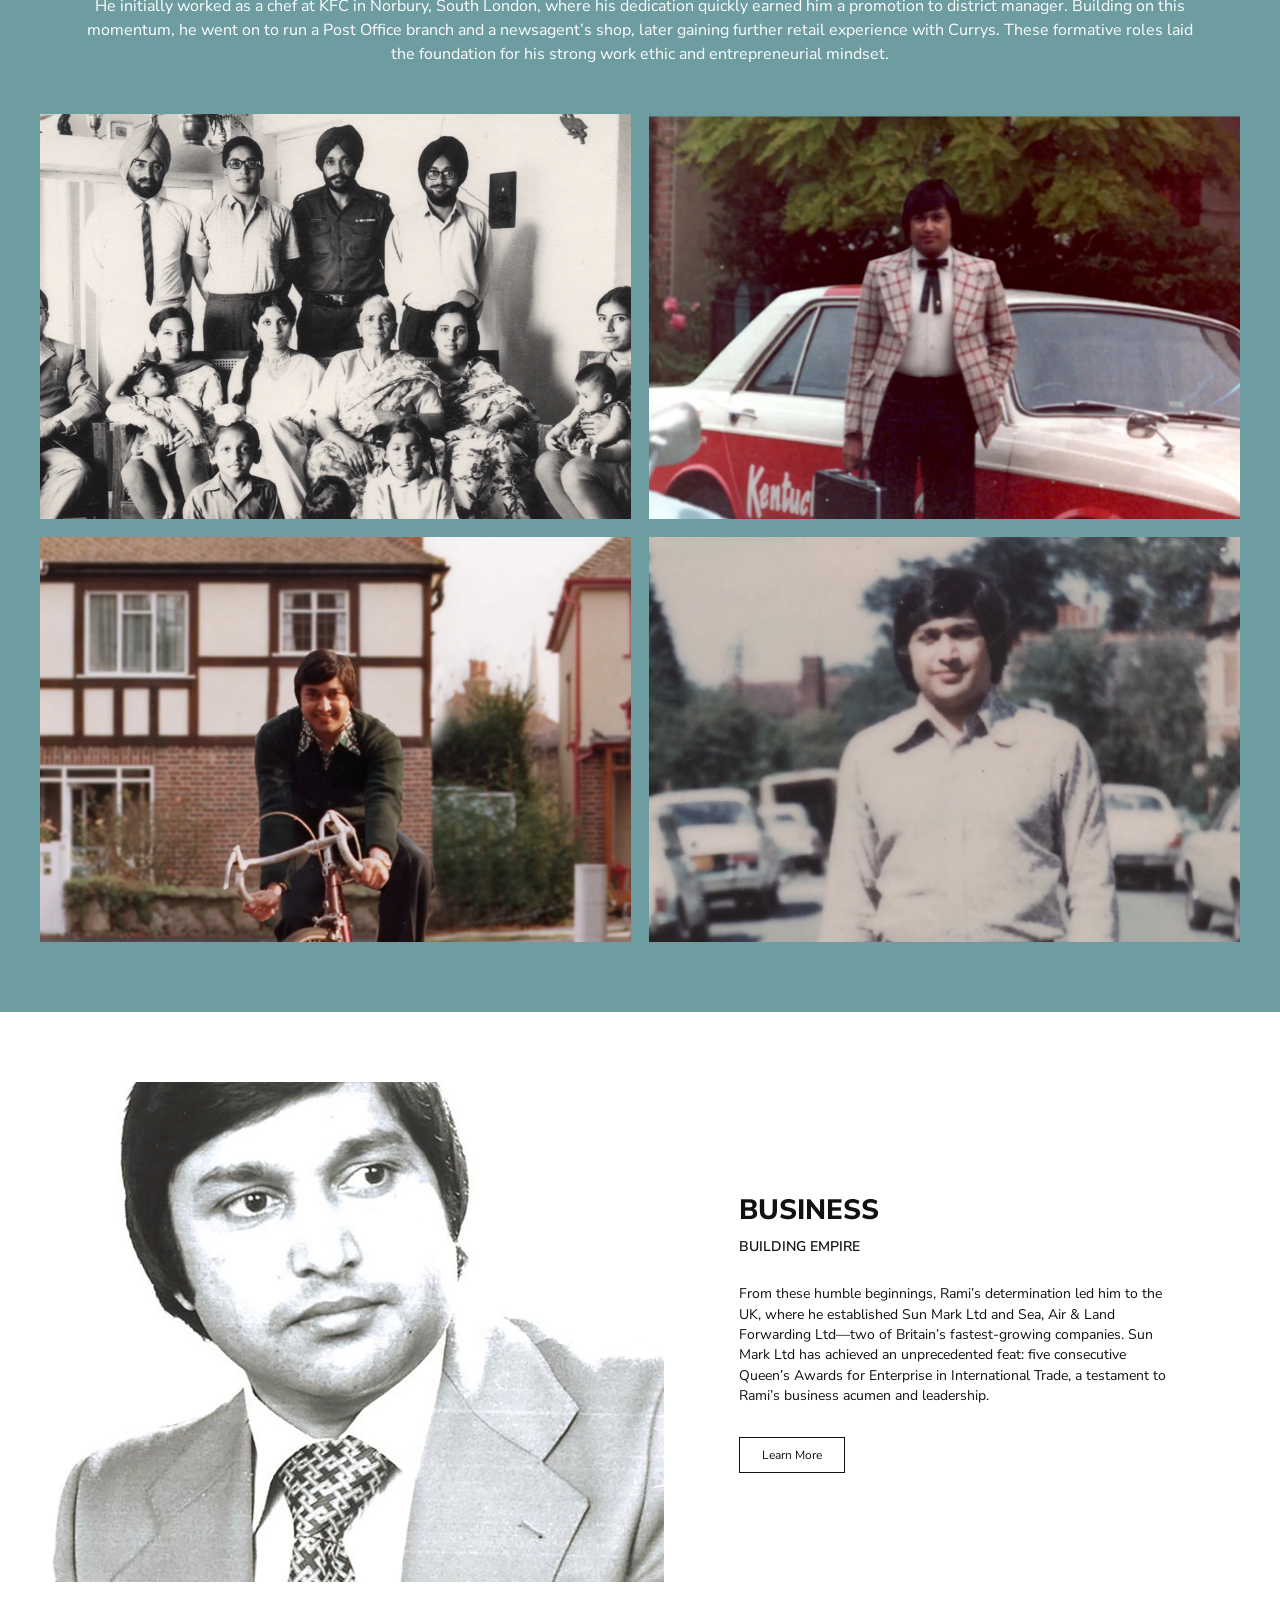
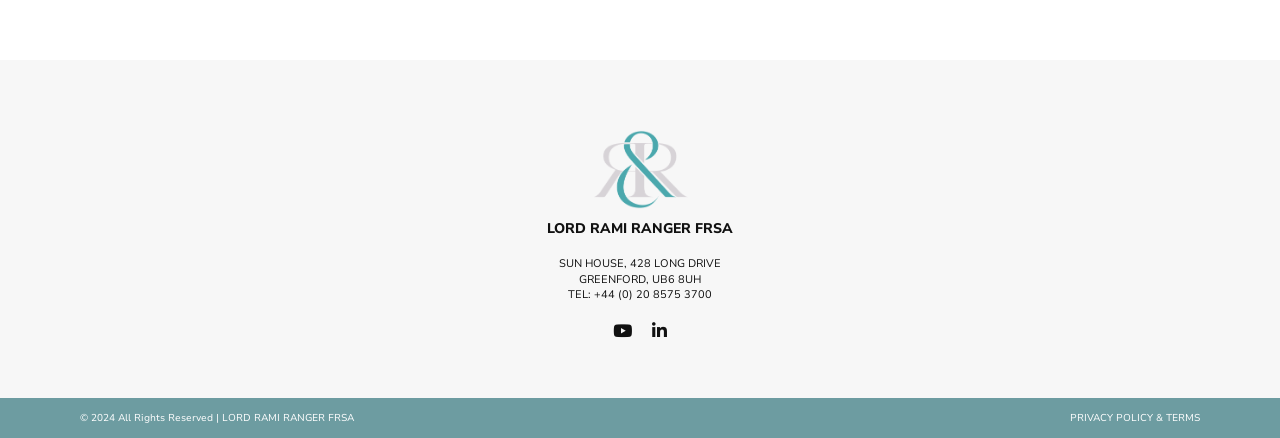
==== commit 6a07d12c: "Refactor CSS and update navbar styles" ====
--- a/about.html
+++ b/about.html
@@ -25,80 +25,142 @@
       overflow-x: hidden;
     }
 
-    .top-bar {
-      height: 34px;
-      background: #6d9ca1;
-      display: flex;
-      justify-content: flex-end;
-      align-items: center;
-      padding: 0 105px;
-    }
-
-    .socials a {
-      color: white;
-      text-decoration: none;
-      margin-left: 24px;
-      font-size: 17px;
-    }
-
-    .navbar {
-      width: 100%;
-      height: 142px;
-      background: white;
-      display: flex;
-      justify-content: space-between;
-      align-items: center;
-      padding: 0 105px;
-      position: relative;
-      z-index: 50;
-    }
-
-    .brand {
-      width: 190px;
-      display: flex;
-      flex-direction: column;
-      justify-content: center;
-      align-items: center;
-      text-decoration: none;
-    }
-
-    .logo {
-      width: 82px;
-      height: auto;
-      display: block;
-    }
-
-    .brand span {
-      margin-top: 3px;
-      color: #6d9ca1;
-      font-size: 9px;
-      font-weight: 700;
-      letter-spacing: 0.2px;
-      white-space: nowrap;
-    }
-
-    .menu {
-      display: flex;
-      gap: 38px;
-      align-items: center;
-    }
-
-    .menu a {
-      color: #000;
-      text-decoration: none;
-      font-size: 12px;
-      font-weight: 800;
-      text-transform: uppercase;
-    }
-
-    .menu-toggle {
-      display: none;
-      background: none;
-      border: none;
-      color: #111;
-      font-size: 28px;
-      cursor: pointer;
-    }
+    :root {
+  --main-blue: #6d9ca1;
+}
+
+.top-bar {
+  height: 48px;
+  background: var(--main-blue);
+  display: flex;
+  justify-content: flex-end;
+  align-items: center;
+  padding: 0 105px;
+  transition: all 0.3s ease;
+  overflow: hidden;
+}
+
+.socials a {
+  color: white;
+  text-decoration: none;
+  margin-left: 24px;
+  font-size: 30px;
+}
+
+.navbar {
+  width: 100%;
+  height: 110px;
+  background: white;
+  display: flex;
+  justify-content: space-between;
+  align-items: center;
+  padding: 0 105px;
+  position: sticky;
+  top: 0;
+  z-index: 9998;
+  transition: all 0.3s ease;
+}
+
+.brand {
+  width: 260px;
+  height: 120px;
+  display: flex;
+  flex-direction: column;
+  justify-content: center;
+  align-items: center;
+  text-decoration: none;
+}
+
+.logo {
+  width: 82px;
+  height: auto;
+  display: block;
+  filter: none;
+}
+
+.brand span {
+  margin-top: 6px;
+  color: var(--main-blue);
+  font-size: 14px;
+  font-weight: 700;
+  letter-spacing: 0.4px;
+  white-space: nowrap;
+}
+
+.menu {
+  display: flex;
+  gap: 34px;
+  align-items: center;
+}
+
+.menu a {
+  position: relative;
+  color: #111;
+  text-decoration: none;
+  font-size: 14px;
+  font-weight: 500;
+  letter-spacing: 1px;
+  text-transform: uppercase;
+  padding-bottom: 8px;
+  transition: color 0.25s ease;
+}
+
+.menu a::after {
+  content: "";
+  position: absolute;
+  left: 0;
+  bottom: 0;
+  width: 0;
+  height: 2px;
+  background: var(--main-blue);
+  transition: width 0.25s ease;
+}
+
+.menu a:hover,
+.menu a.active {
+  color: var(--main-blue);
+}
+
+.menu a:hover::after,
+.menu a.active::after {
+  width: 100%;
+}
+
+.menu-toggle {
+  display: none;
+  background: none;
+  border: none;
+  color: #111;
+  font-size: 24px;
+  cursor: pointer;
+}
+
+body.scrolled .top-bar {
+  height: 0;
+  opacity: 0;
+  visibility: hidden;
+  padding-top: 0;
+  padding-bottom: 0;
+}
+
+body.scrolled .navbar {
+  background: var(--main-blue);
+  box-shadow: 0 3px 14px rgba(0,0,0,0.12);
+}
+
+body.scrolled .navbar .brand span,
+body.scrolled .navbar .menu a,
+body.scrolled .navbar .menu a.active {
+  color: white;
+}
+
+body.scrolled .navbar .menu a::after {
+  background: white;
+}
+
+body.scrolled .navbar .logo {
+  filter: brightness(0) invert(1);
+}
 
     .about-hero {
       width: 100%;
@@ -307,68 +369,26 @@
     }
 
     @media screen and (max-width: 1024px) {
-      .top-bar {
-        padding: 0 25px;
-        justify-content: center;
-      }
-
-      .socials a {
-        margin: 0 12px;
-      }
-
-      .navbar {
-        height: 105px;
-        padding: 0 28px;
-        flex-direction: row;
-        justify-content: space-between;
-        align-items: center;
-      }
-
-      .brand {
-        width: auto;
-        align-items: center;
-      }
-
-      .logo {
-        width: 70px;
-        margin: 0 auto;
-      }
-
-      .brand span {
-        font-size: 11px;
-        margin-top: 4px;
-      }
-
-      .menu-toggle {
-        display: block;
-        position: absolute;
-        right: 28px;
-        top: 38px;
-        z-index: 9999;
-      }
-
-      .menu {
-        display: none;
-        position: absolute;
-        top: 105px;
-        left: 0;
-        width: 100%;
-        background: white;
-        padding: 24px 28px;
-        flex-direction: column;
-        align-items: flex-start;
-        gap: 22px;
-        box-shadow: 0 10px 20px rgba(0,0,0,0.12);
-        z-index: 9998;
-      }
-
-      .menu.active {
-        display: flex;
-      }
-
-      .menu a {
-        font-size: 15px;
-      }
+     .top-bar {
+  padding: 0 40px;
+}
+
+.navbar {
+  padding: 0 40px;
+}
+
+.brand {
+  align-items: center;
+}
+
+.brand .logo {
+  margin-left: auto;
+  margin-right: auto;
+}
+
+.menu {
+  gap: 24px;
+}
 
       .about-two-col,
       .legacy-section,
@@ -456,6 +476,69 @@
         font-size: 18px;
       }
     }
+
+@media (max-width: 767px) {
+  .top-bar {
+    height: 36px;
+    padding: 0 22px;
+    justify-content: center;
+  }
+
+  .socials a {
+    margin: 0 12px;
+  }
+
+  .navbar {
+    height: 92px;
+    padding: 0 20px;
+  }
+
+  .brand {
+    width: auto;
+    height: auto;
+  }
+
+  .logo {
+    width: 58px;
+  }
+
+  .brand span {
+    font-size: 11px;
+  }
+
+  .menu-toggle {
+    display: block;
+  }
+
+  .menu {
+    display: none;
+    position: absolute;
+    top: 92px;
+    left: 0;
+    width: 100%;
+    background: white;
+    padding: 22px 20px;
+    flex-direction: column;
+    gap: 20px;
+  }
+
+  .menu.active {
+    display: flex;
+  }
+
+  .menu a {
+    font-size: 16px;
+  }
+
+  body.scrolled .navbar .menu {
+    background: var(--main-blue);
+  }
+
+  body.scrolled .navbar .menu-toggle {
+    color: white;
+  }
+}
+    
   </style>
 </head>
 
@@ -482,7 +565,7 @@
 
     <div class="menu" id="mobileMenu">
       <a href="index.html">Home</a>
-      <a href="about.html">About</a>
+     <a href="about.html" class="active">About</a>
       <a href="philanthropy.html">Philanthropy</a>
       <a href="business.html">Business</a>
       <a href="books.html">Books</a>
@@ -618,11 +701,19 @@
   </div>
 
   <script>
-    function toggleMenu() {
-      const menu = document.getElementById("mobileMenu");
-      menu.classList.toggle("active");
-    }
-  </script>
+function toggleMenu() {
+  const menu = document.getElementById("mobileMenu");
+  menu.classList.toggle("active");
+}
+
+window.addEventListener("scroll", function () {
+  if (window.scrollY > 80) {
+    document.body.classList.add("scrolled");
+  } else {
+    document.body.classList.remove("scrolled");
+  }
+});
+</script>
 
 </body>
 </html>
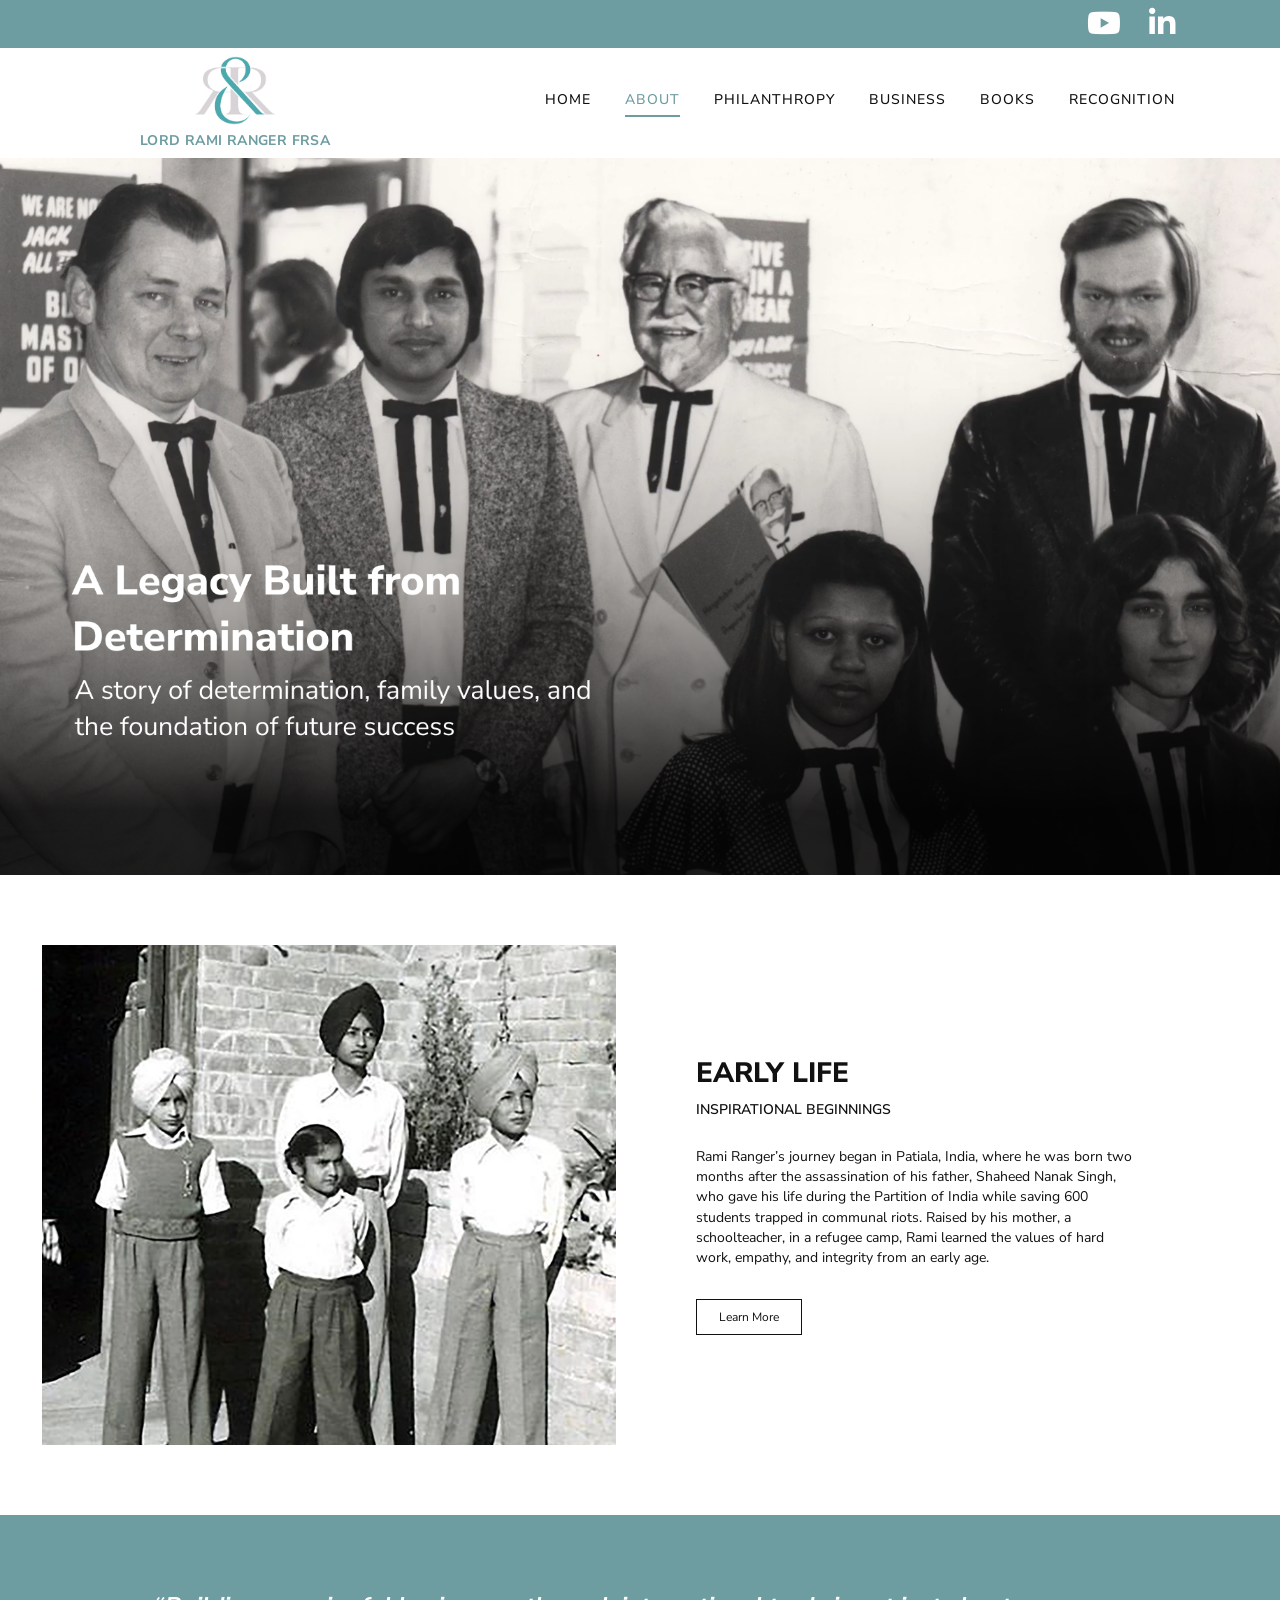
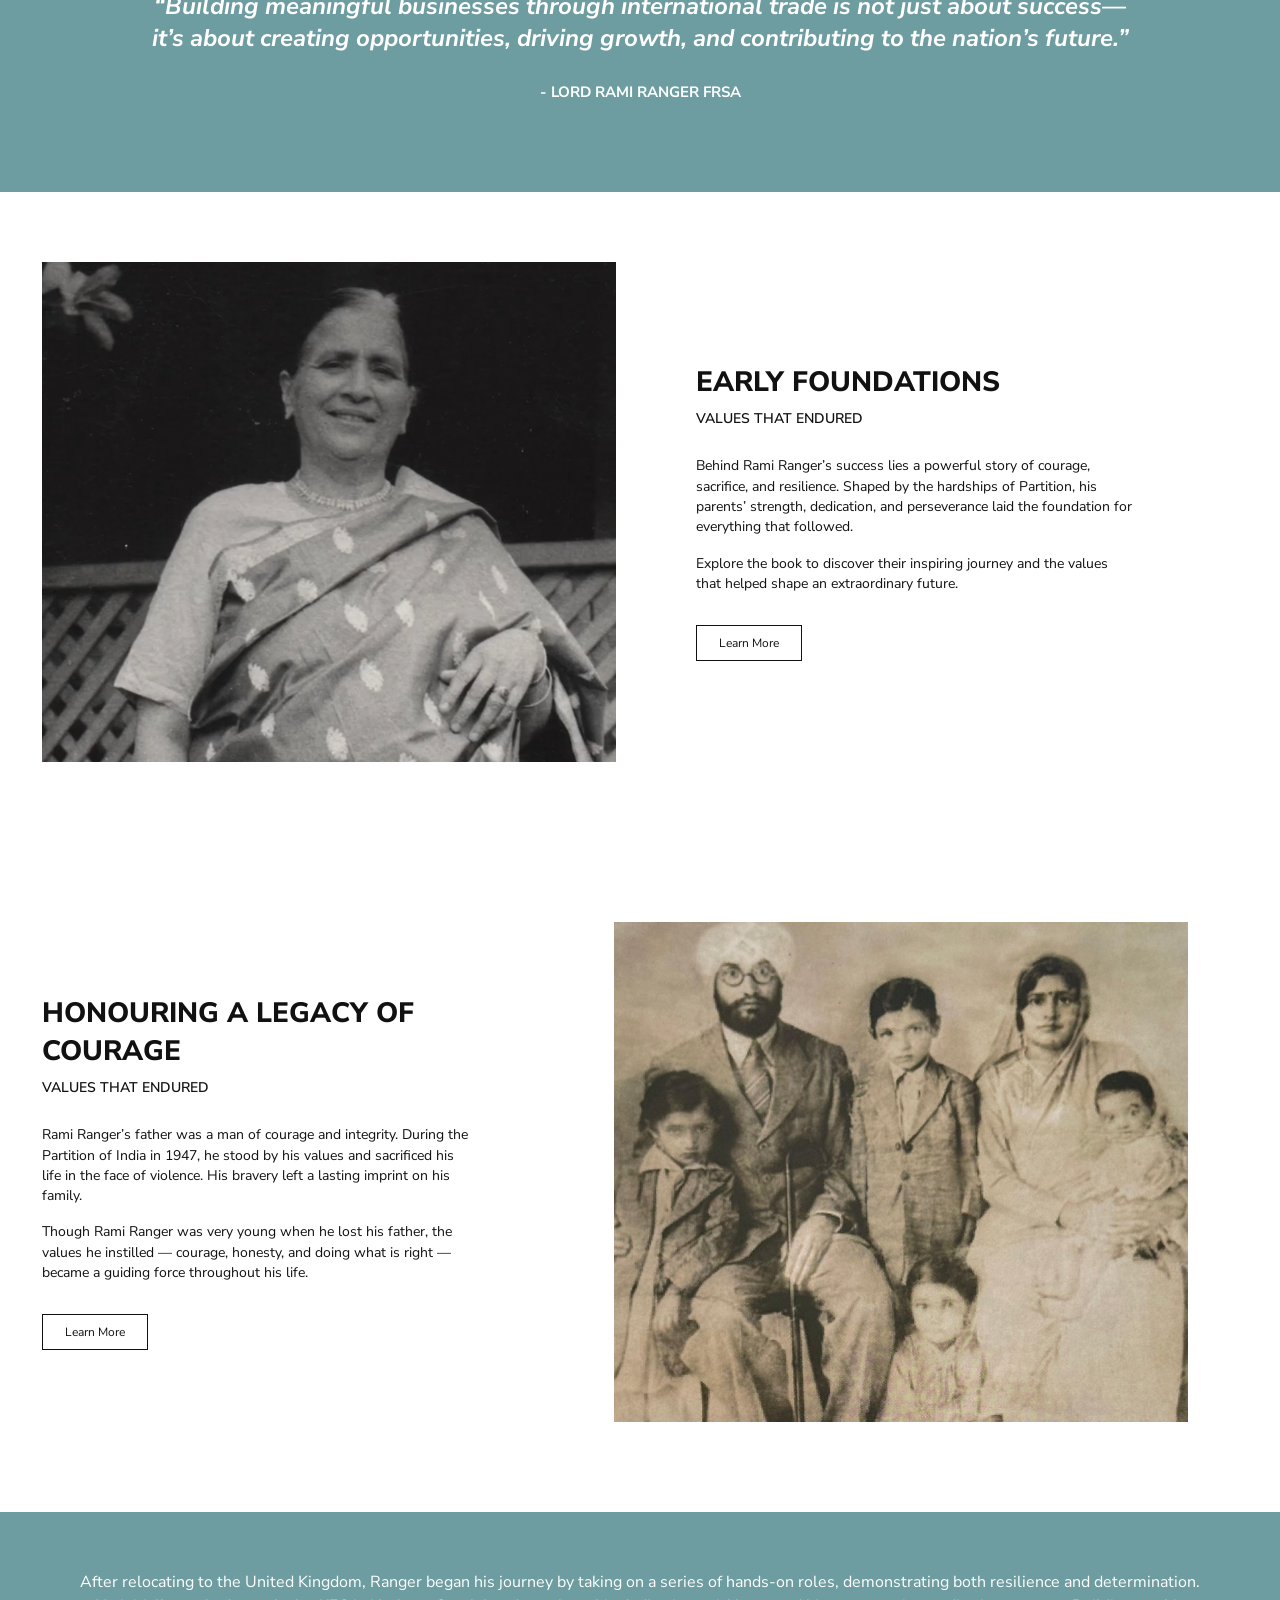
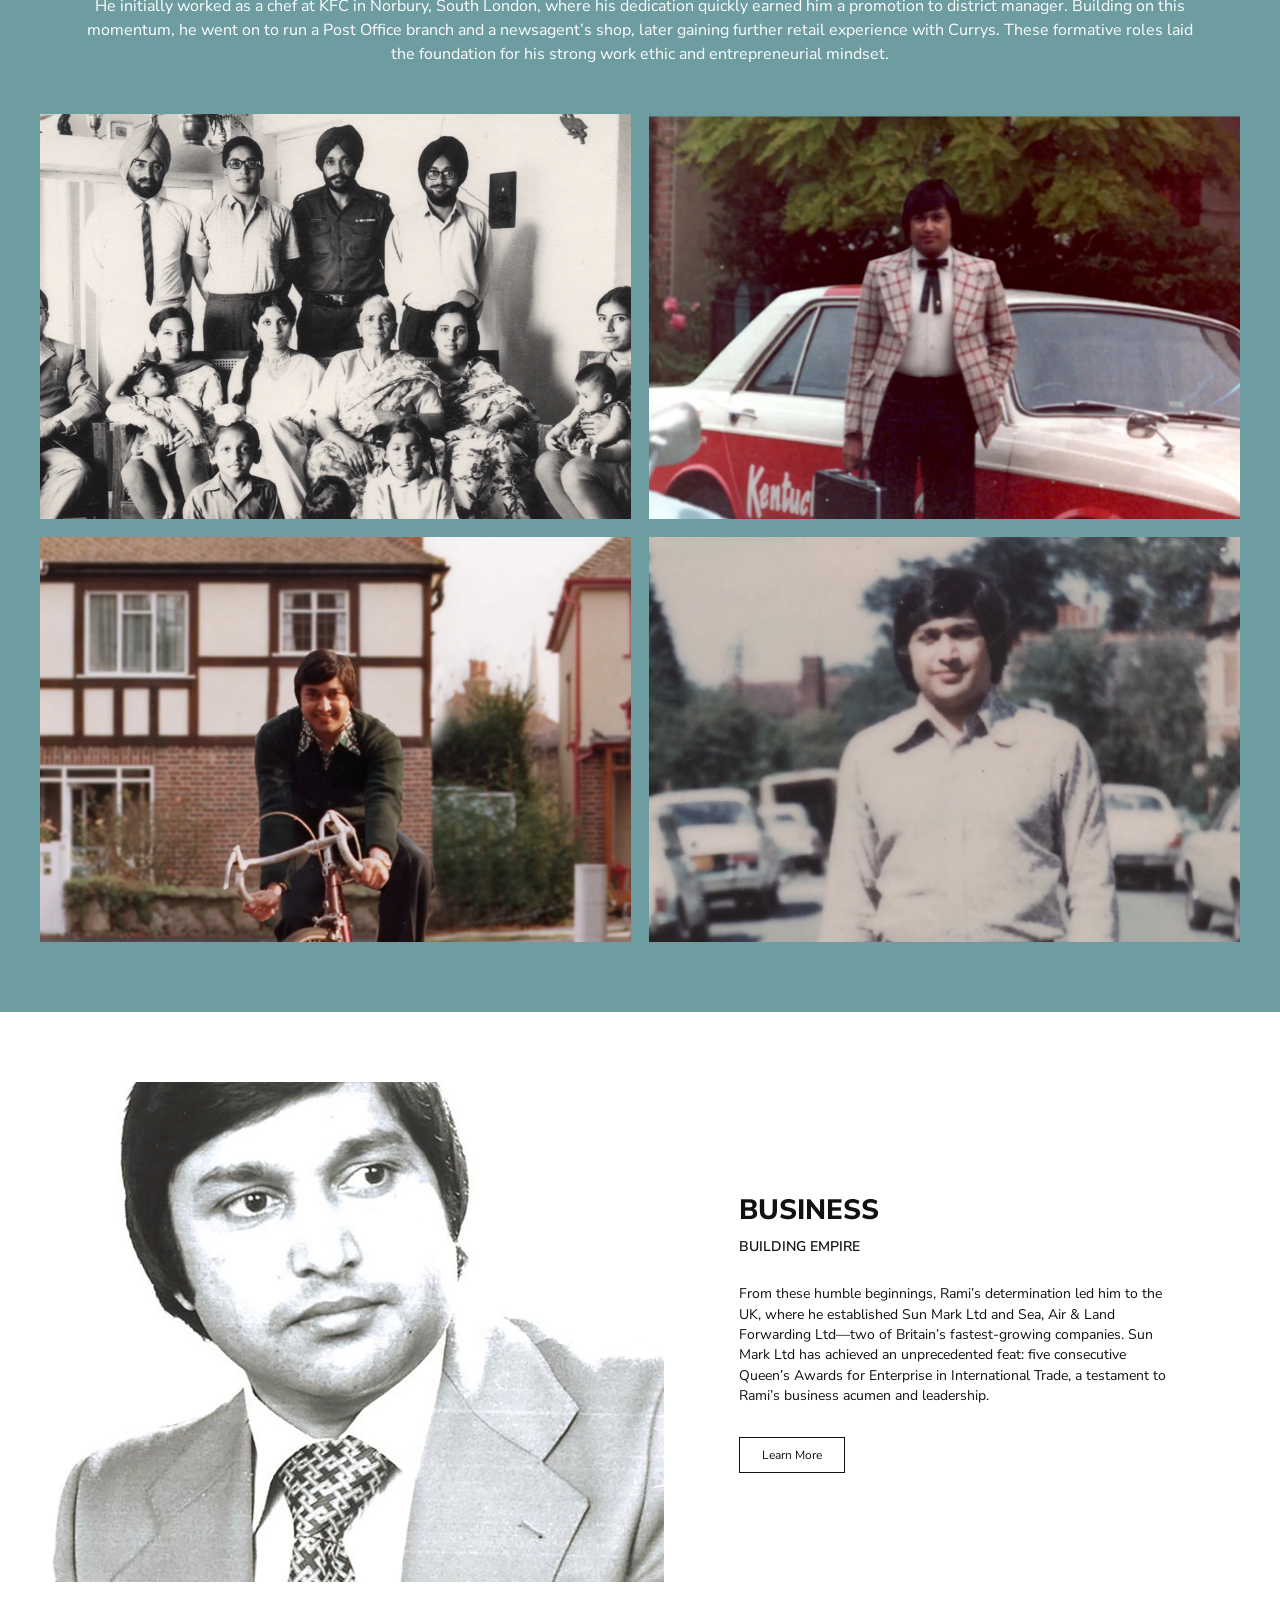
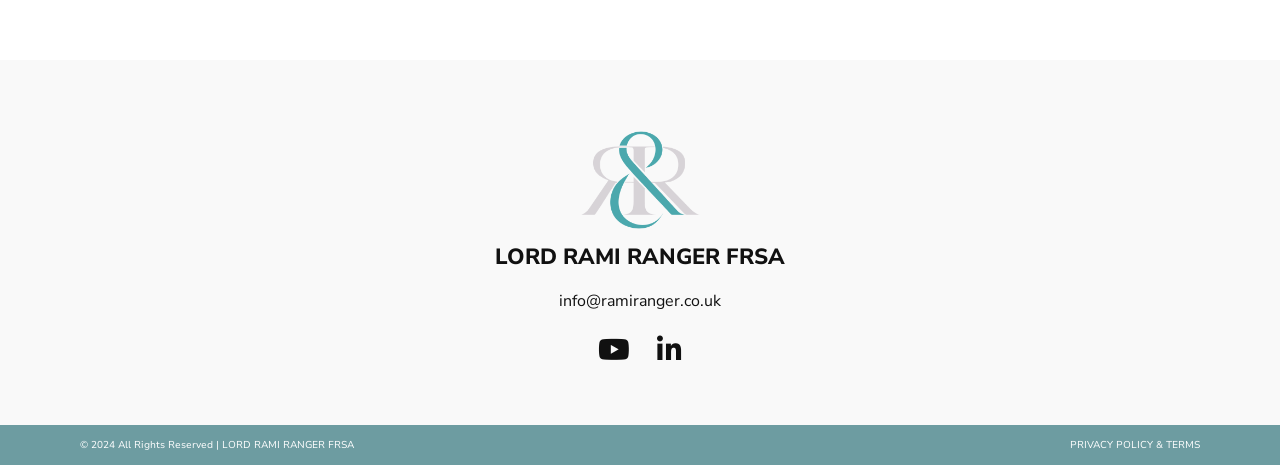
==== commit 19f24e46: "Refactor footer styles and structure in about.html" ====
--- a/about.html
+++ b/about.html
@@ -323,36 +323,51 @@
   display: block;
 }
 
-    footer {
-      background: #f7f7f7;
-      text-align: center;
-      padding: 70px 20px 55px;
-    }
-
-    .footer-logo {
-      width: 95px;
-      display: block;
-      margin: 0 auto 10px;
-    }
-
-    footer h4 {
-      margin: 0 0 18px;
-      font-size: 14px;
-      font-weight: 800;
-    }
-
-    footer p {
-      font-size: 11px;
-      line-height: 1.4;
-      margin: 0 0 18px;
-    }
-
-    .footer-socials a {
-      color: #111;
-      text-decoration: none;
-      margin: 0 8px;
-      font-size: 17px;
-    }
+   .site-footer {
+  background: #f9f9f9;
+  text-align: center;
+  padding: 70px 20px 55px;
+}
+
+.site-footer .footer-logo {
+  width: 120px;
+  height: auto;
+  display: block;
+  margin: 0 auto 12px;
+  object-fit: contain;
+}
+
+.site-footer h4 {
+  margin: 0 0 18px;
+  font-size: 22px;
+  font-weight: 800;
+  color: #111;
+}
+
+.site-footer p {
+  margin: 0 0 20px;
+  font-size: 16px;
+}
+
+.site-footer p a {
+  color: #111;
+  text-decoration: none;
+  font-size: 16px;
+}
+
+.site-footer .footer-socials a {
+  color: #111;
+  text-decoration: none;
+  margin: 0 10px;
+  font-size: 28px;
+  transition: all 0.2s ease;
+}
+
+.site-footer .footer-socials a:hover,
+.site-footer p a:hover {
+  color: var(--main-blue);
+  transform: scale(1.15);
+}
 
     .bottom-bar {
       background: #6d9ca1;
@@ -677,23 +692,25 @@
     </div>
   </section>
 
-  <footer>
-    <img src="logo.png" class="footer-logo" alt="Lord Rami Ranger FRSA Logo">
-    <h4>LORD RAMI RANGER FRSA</h4>
-
-    <p>
-      SUN HOUSE, 428 LONG DRIVE<br>
-      GREENFORD, UB6 8UH<br>
-      TEL: +44 (0) 20 8575 3700
-    </p>
-
-    <div class="footer-socials">
-      <a href="https://www.youtube.com/@lordramiranger" target="_blank"><i class="fa-brands fa-youtube"></i></a>
-      <a href="https://www.linkedin.com/in/lord-rami-ranger-frsa-37abb4119/" target="_blank">
-        <i class="fa-brands fa-linkedin-in"></i>
-      </a>
-    </div>
-  </footer>
+<footer class="site-footer">
+  <img src="logo.png" class="footer-logo" alt="Lord Rami Ranger FRSA Logo">
+
+  <h4>LORD RAMI RANGER FRSA</h4>
+
+  <p>
+    <a href="mailto:info@ramiranger.co.uk">info@ramiranger.co.uk</a>
+  </p>
+
+  <div class="footer-socials">
+    <a href="https://www.youtube.com/@lordramiranger" target="_blank" aria-label="YouTube">
+      <i class="fa-brands fa-youtube"></i>
+    </a>
+
+    <a href="https://www.linkedin.com/in/lord-rami-ranger-frsa-37abb4119/" target="_blank" aria-label="LinkedIn">
+      <i class="fa-brands fa-linkedin-in"></i>
+    </a>
+  </div>
+</footer>
 
   <div class="bottom-bar">
     <p>© 2024 All Rights Reserved | LORD RAMI RANGER FRSA</p>
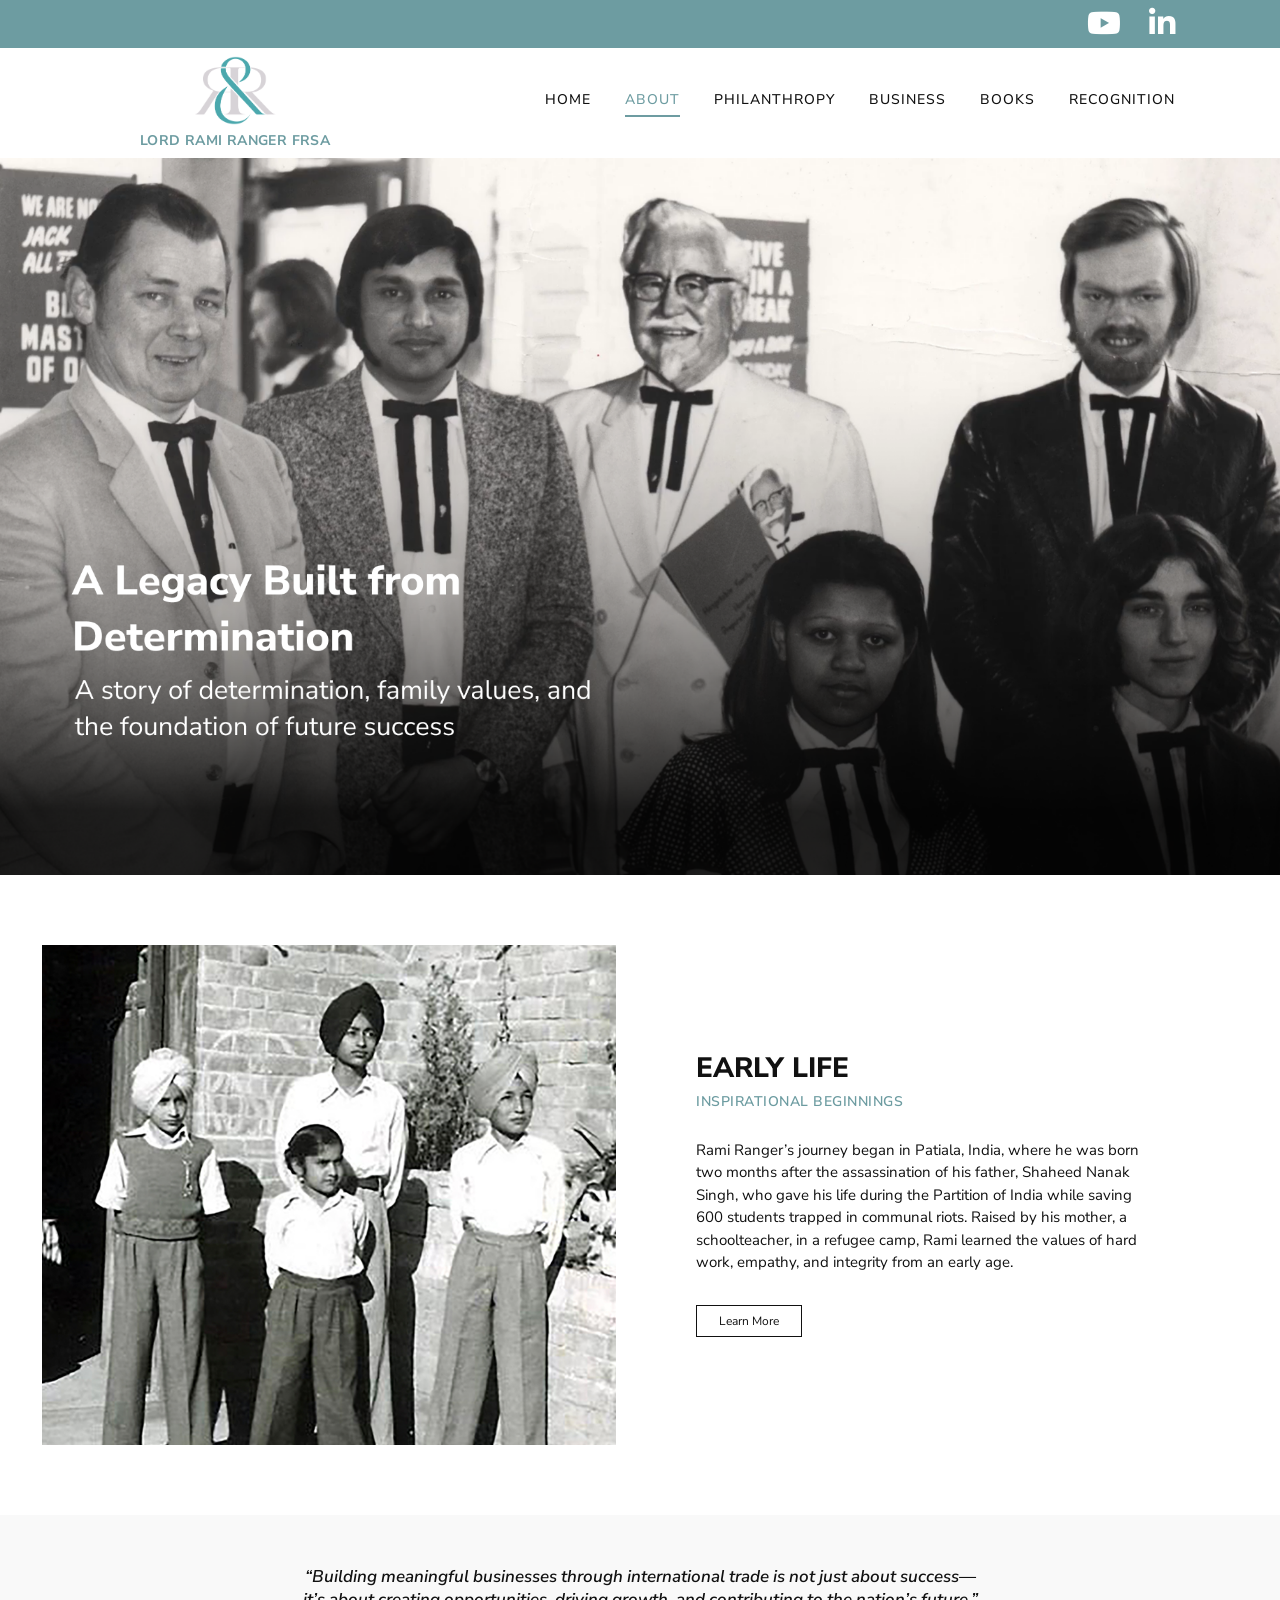
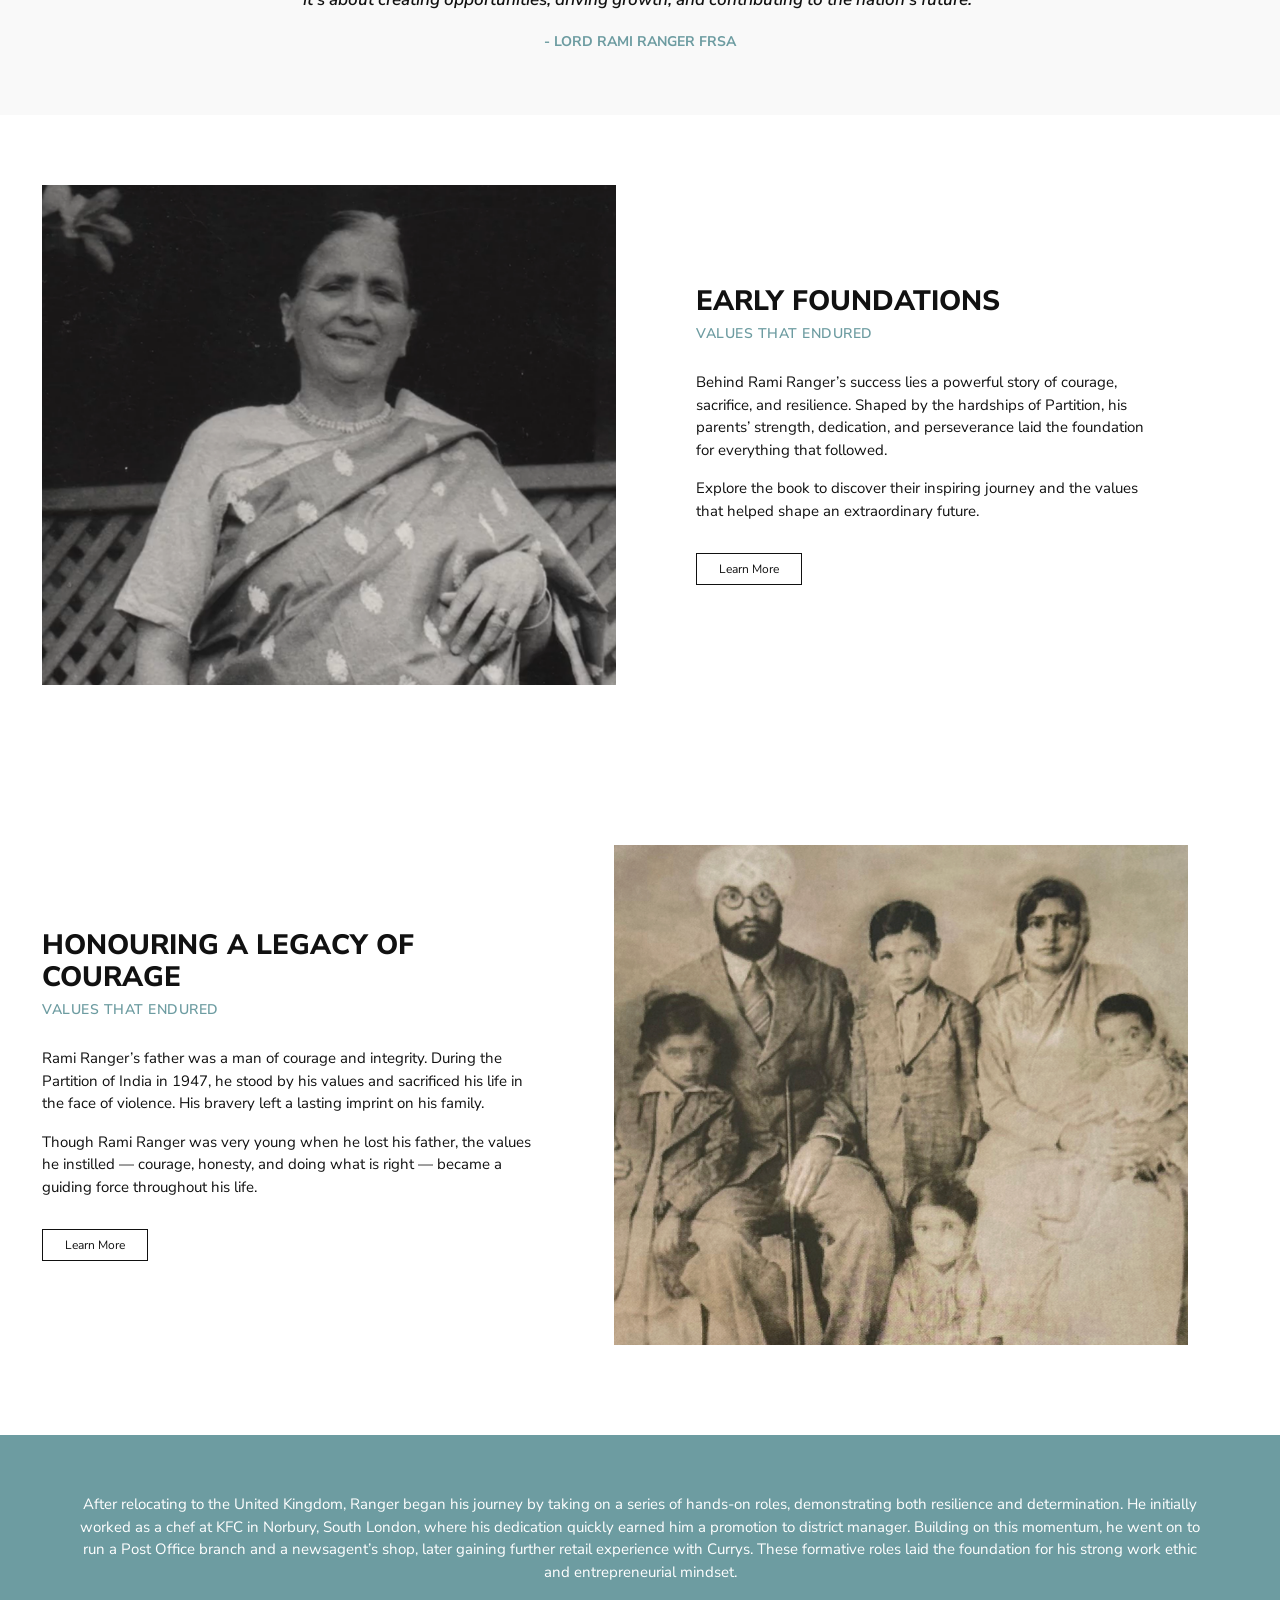
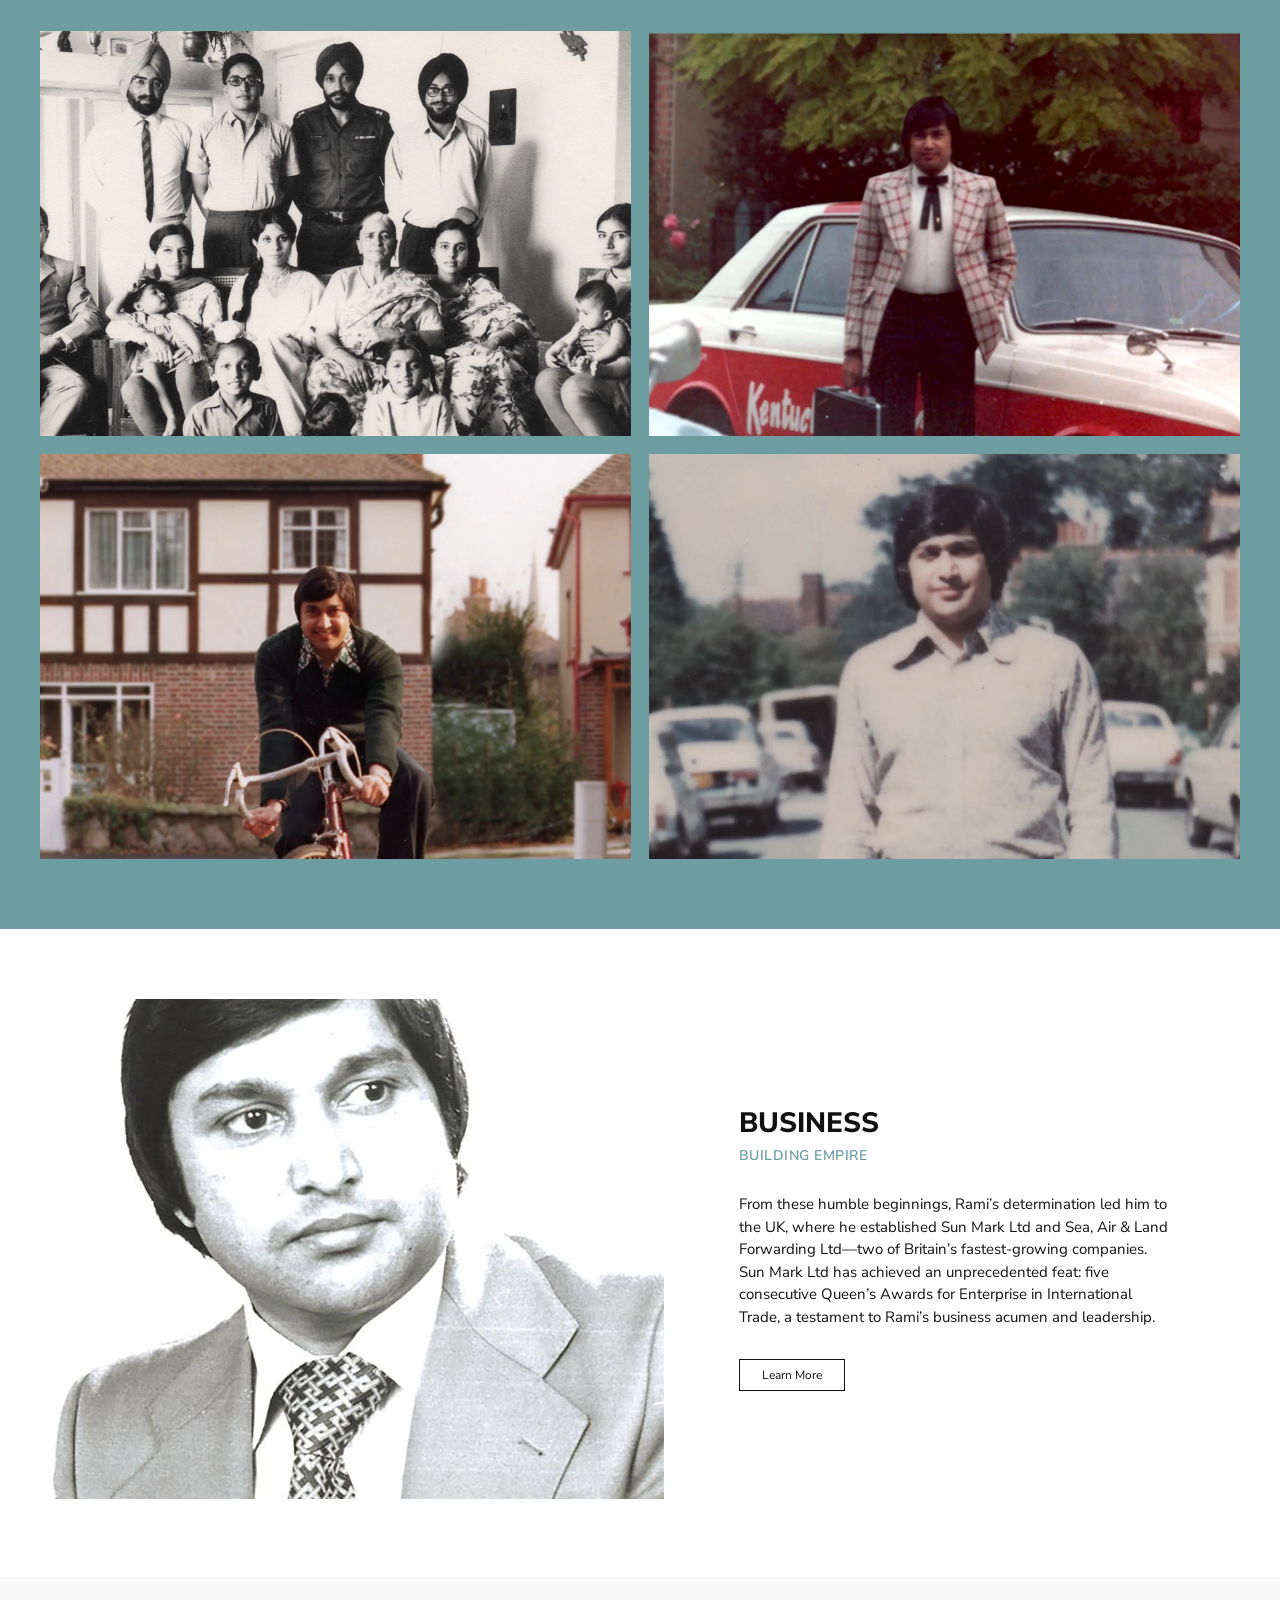
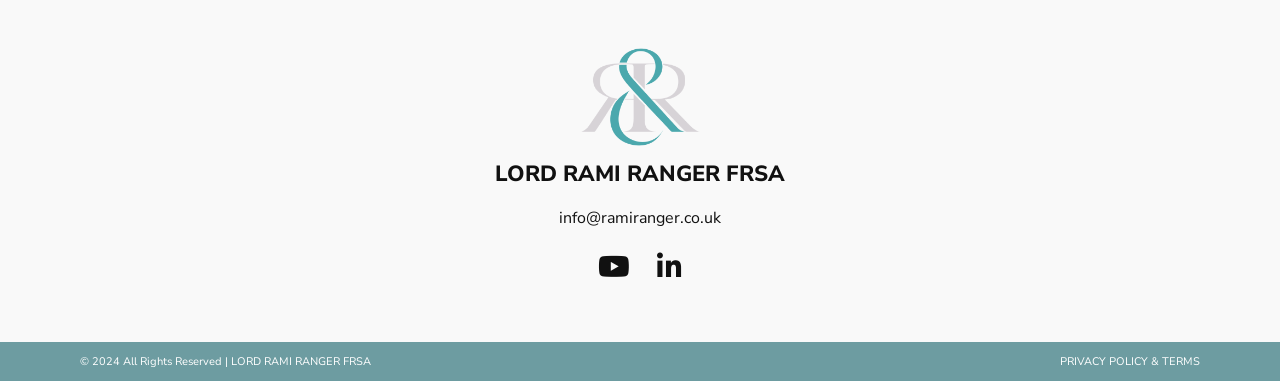
==== commit 29c351ad: "Update styles for about page layout and typography" ====
--- a/about.html
+++ b/about.html
@@ -27,6 +27,9 @@
 
     :root {
   --main-blue: #6d9ca1;
+  --light-bg: #f9f9f9;
+  --black: #111;
+  --white: #fff;
 }
 
 .top-bar {
@@ -192,40 +195,50 @@
 }
 
     .about-copy {
-      max-width: 440px;
-      text-align: left;
-    }
-
-    .about-copy h2 {
-      font-size: 28px;
-      font-weight: 800;
-      margin: 0 0 8px;
-      text-transform: uppercase;
-    }
-
-    .about-copy h4 {
-      font-size: 14px;
-      font-weight: 600;
-      margin: 0 0 28px;
-      text-transform: uppercase;
-    }
-
-    .about-copy p {
-      font-size: 14px;
-      line-height: 1.45;
-      margin: 0 0 16px;
-    }
+  max-width: 650px;
+  text-align: left;
+}
+
+.about-copy h2 {
+  font-size: 34px;
+  font-weight: 800;
+  margin: 0 0 8px;
+  text-transform: uppercase;
+  line-height: 1.15;
+  letter-spacing: 0;
+  color: #111;
+}
+
+.about-copy h4 {
+  font-size: 18px;
+  font-weight: 600;
+  margin: 0 0 28px;
+  text-transform: uppercase;
+  line-height: 1.3;
+  letter-spacing: 0.5px;
+  color: var(--main-blue);
+}
+
+.about-copy p {
+  font-size: 18px;
+  line-height: 1.65;
+  font-weight: 400;
+  margin: 0 0 16px;
+  color: #111;
+}
 
     .about-btn {
-      display: inline-block;
-      margin-top: 15px;
-      padding: 9px 22px;
-      border: 1px solid #111;
-      color: #111;
-      background: white;
-      text-decoration: none;
-      font-size: 12px;
-    }
+  display: inline-block;
+  margin-top: 15px;
+  padding: 9px 22px;
+  border: 1px solid #111;
+  color: #111;
+  background: white;
+  text-decoration: none;
+  font-size: 12px;
+  font-weight: 400;
+  line-height: 1;
+}
 
     .about-btn:hover {
       background: #111;
@@ -233,27 +246,28 @@
     }
 
     .about-quote {
-      background: #6d9ca1;
-      color: white;
-      text-align: center;
-      padding: 75px 60px;
-      border-top: none;
-    }
-
-    .about-quote p {
-      font-size: 24px;
-      font-style: italic;
-      font-weight: 700;
-      line-height: 1.35;
-      max-width: 1050px;
-      margin: auto;
-    }
-
-    .about-quote h3 {
-      margin-top: 28px;
-      font-size: 15px;
-      font-weight: 700;
-    }
+  background: var(--light-bg);
+  color: #111;
+  text-align: center;
+  padding: 80px 150px;
+  border-top: none;
+}
+
+.about-quote p {
+  font-size: 20px;
+  font-weight: 600;
+  font-style: italic;
+  line-height: 1.4;
+  max-width: 980px;
+  margin: auto;
+}
+
+.about-quote h3 {
+  margin-top: 20px;
+  font-size: 14px;
+  font-weight: 700;
+  color: var(--main-blue);
+}
 
     .legacy-section {
   display: grid;
@@ -273,9 +287,9 @@
 }
 
     .legacy-section .about-copy {
-      max-width: 430px;
-      text-align: left;
-    }
+  max-width: 650px;
+  text-align: left;
+}
 
     .about-blue-gallery {
       background: #6d9ca1;
@@ -285,12 +299,13 @@
     }
 
     .about-blue-gallery > p {
-      max-width: 1120px;
-      margin: 0 auto 48px;
-      font-size: 16px;
-      line-height: 1.5;
-      font-weight: 400;
-    }
+  max-width: 1120px;
+  margin: 0 auto 48px;
+  font-size: 18px;
+  line-height: 1.65;
+  font-weight: 400;
+  color: white;
+}
 
     .about-gallery {
       display: grid;
@@ -324,7 +339,7 @@
 }
 
    .site-footer {
-  background: #f9f9f9;
+  background: var(--light-bg);
   text-align: center;
   padding: 70px 20px 55px;
 }
@@ -370,18 +385,18 @@
 }
 
     .bottom-bar {
-      background: #6d9ca1;
-      color: white;
-      display: flex;
-      justify-content: space-between;
-      align-items: center;
-      padding: 13px 80px;
-    }
-
-    .bottom-bar p {
-      font-size: 10px;
-      margin: 0;
-    }
+  background: var(--main-blue);
+  color: white;
+  display: flex;
+  justify-content: space-between;
+  align-items: center;
+  padding: 12px 80px;
+}
+
+.bottom-bar p {
+  font-size: 11px;
+  margin: 0;
+}
 
     @media screen and (max-width: 1024px) {
      .top-bar {
@@ -405,6 +420,14 @@
   gap: 24px;
 }
 
+      .about-copy h2 {
+  font-size: 30px;
+}
+
+.about-quote {
+  padding: 60px 45px;
+}
+      
       .about-two-col,
       .legacy-section,
       .business-section {
@@ -552,6 +575,28 @@
   body.scrolled .navbar .menu-toggle {
     color: white;
   }
+}
+
+    .about-copy h2 {
+  font-size: 28px;
+}
+
+.about-copy h4 {
+  font-size: 14px;
+}
+
+.about-copy p,
+.about-blue-gallery > p {
+  font-size: 15px;
+  line-height: 1.5;
+}
+
+.about-quote {
+  padding: 50px 22px;
+}
+
+.about-quote p {
+  font-size: 17px;
 }
     
   </style>
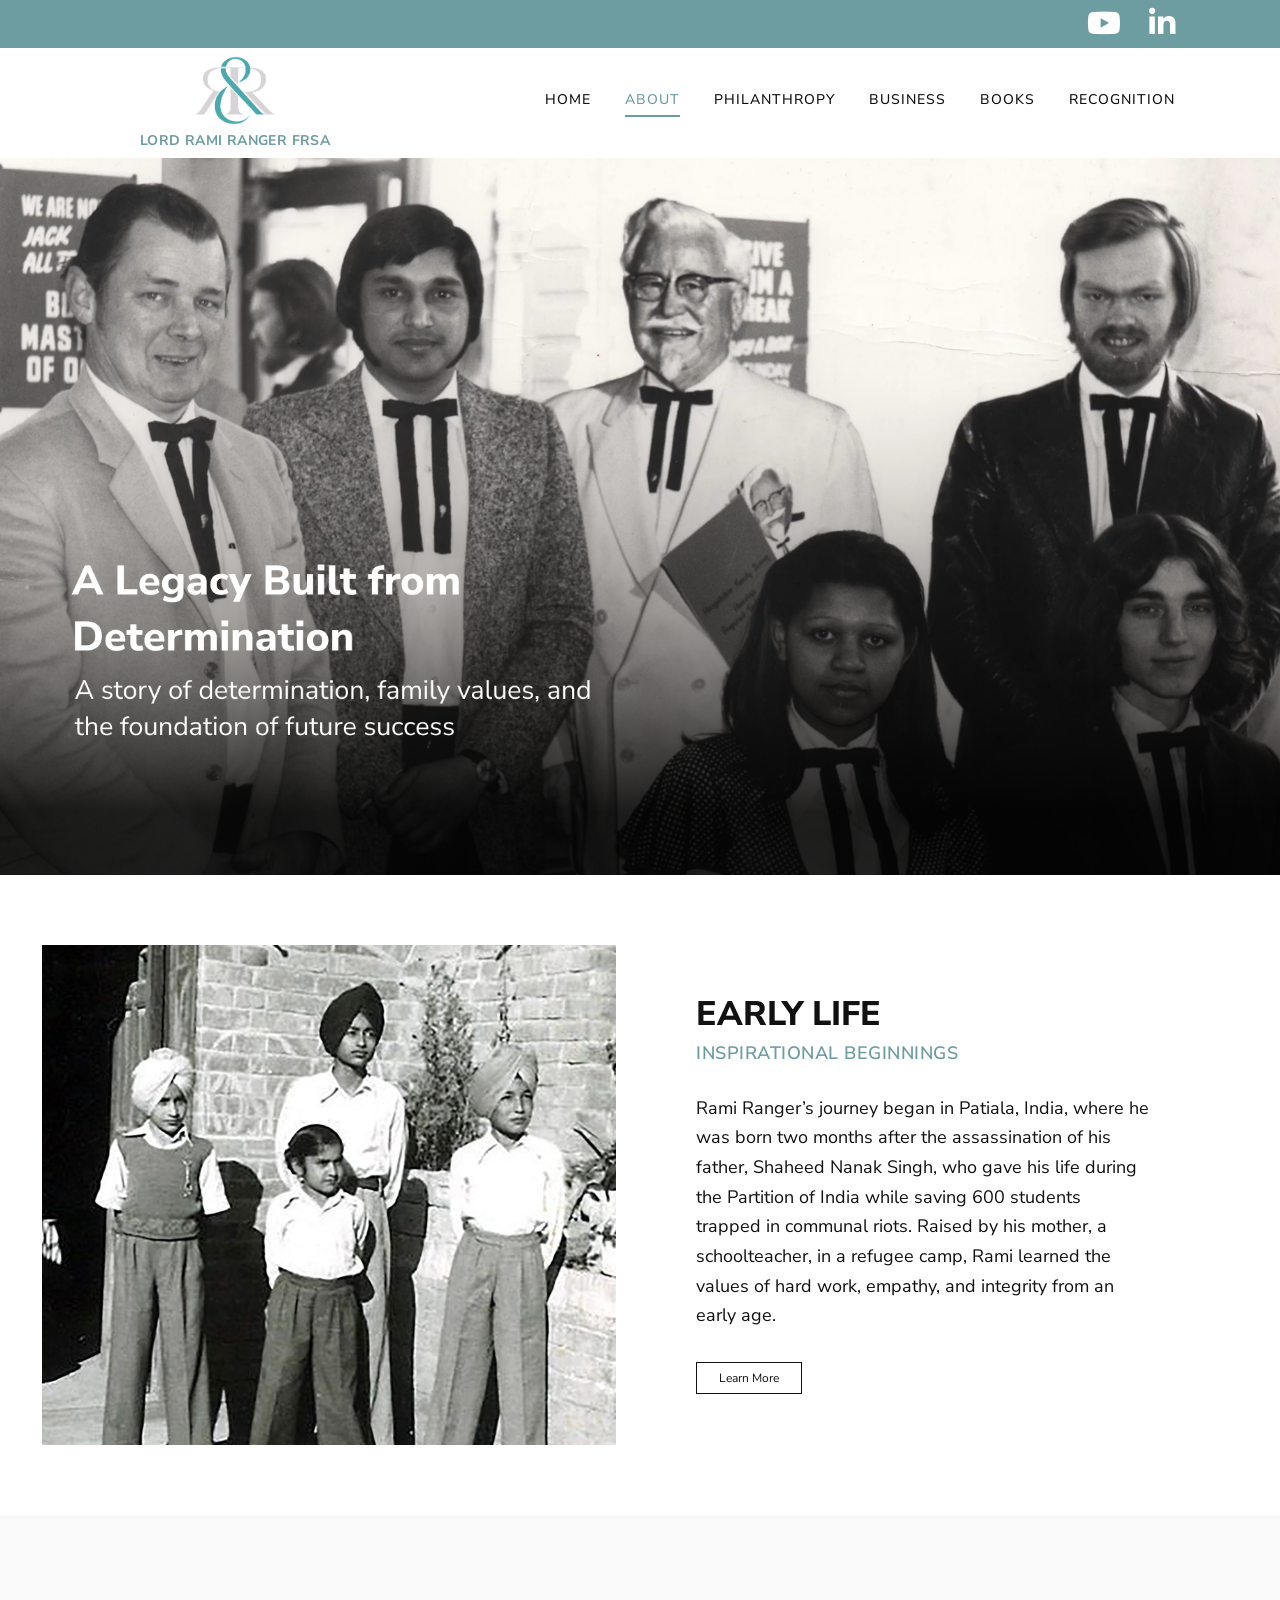
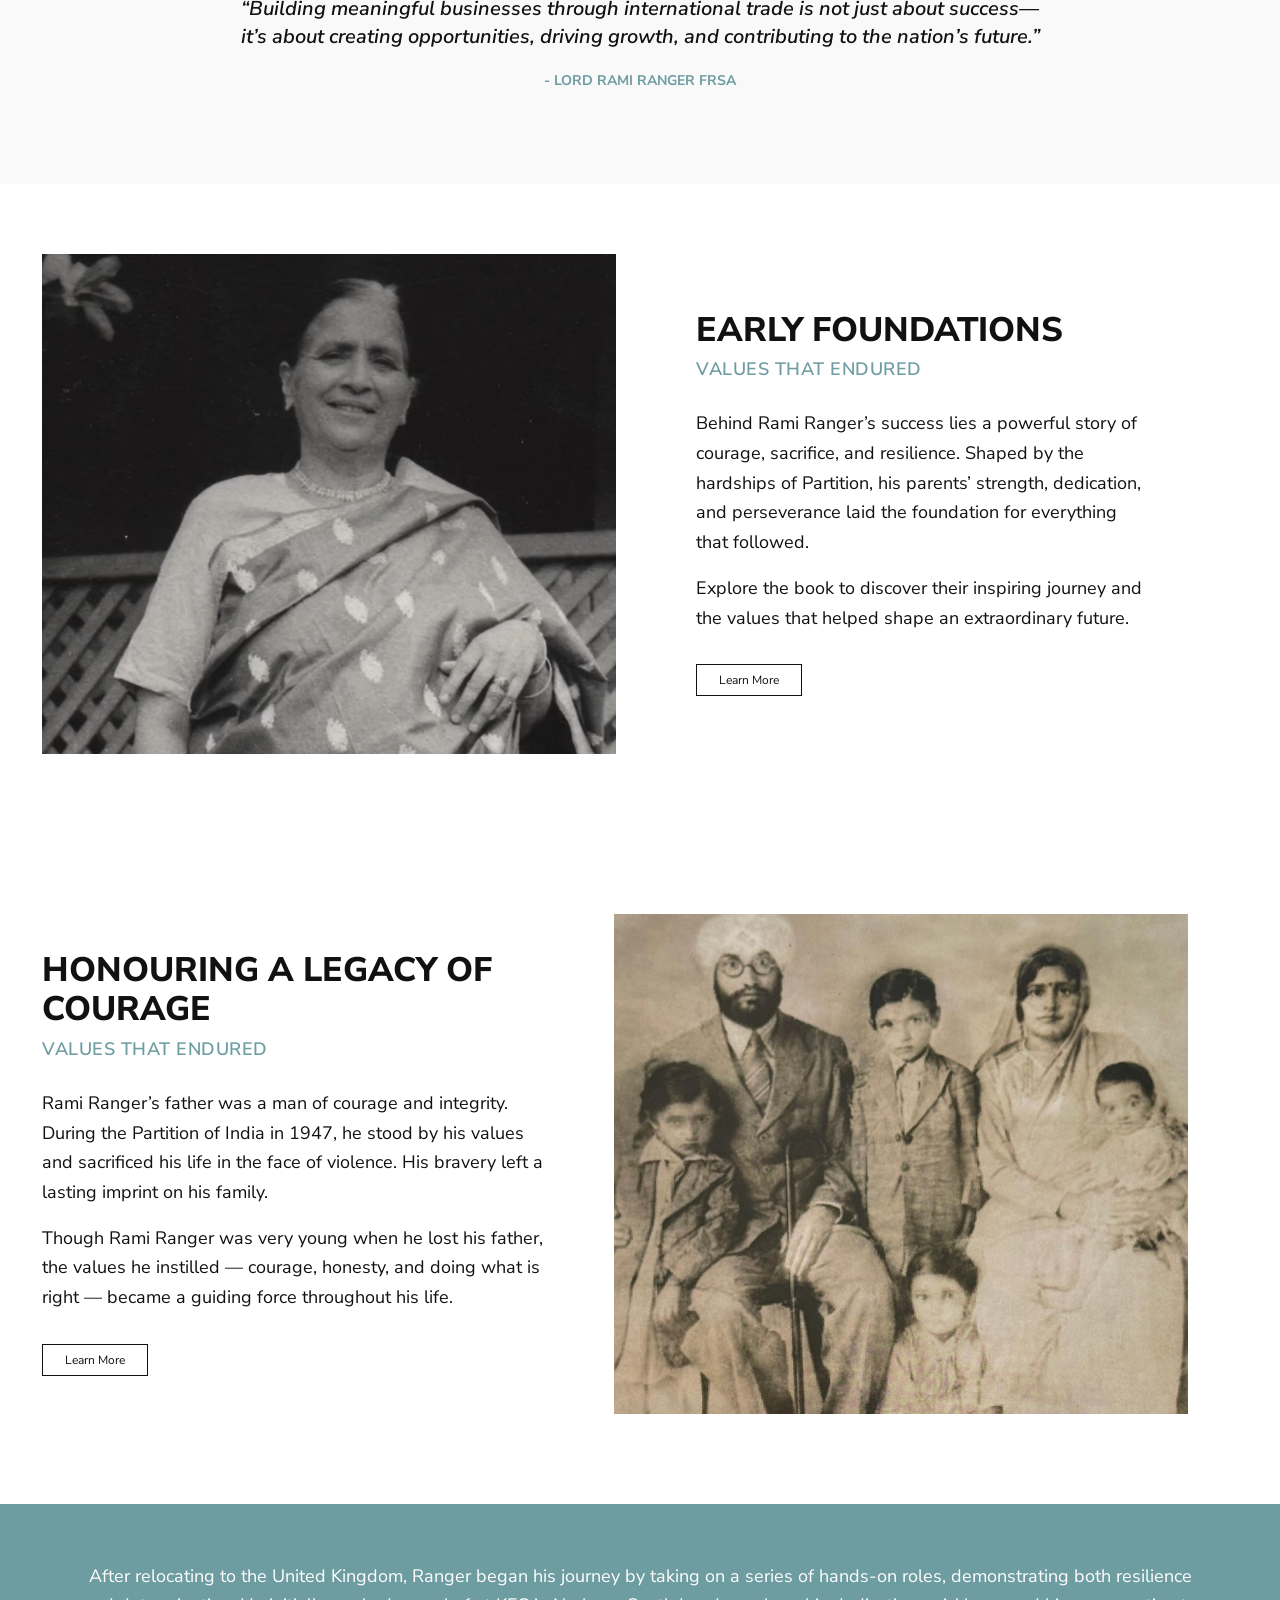
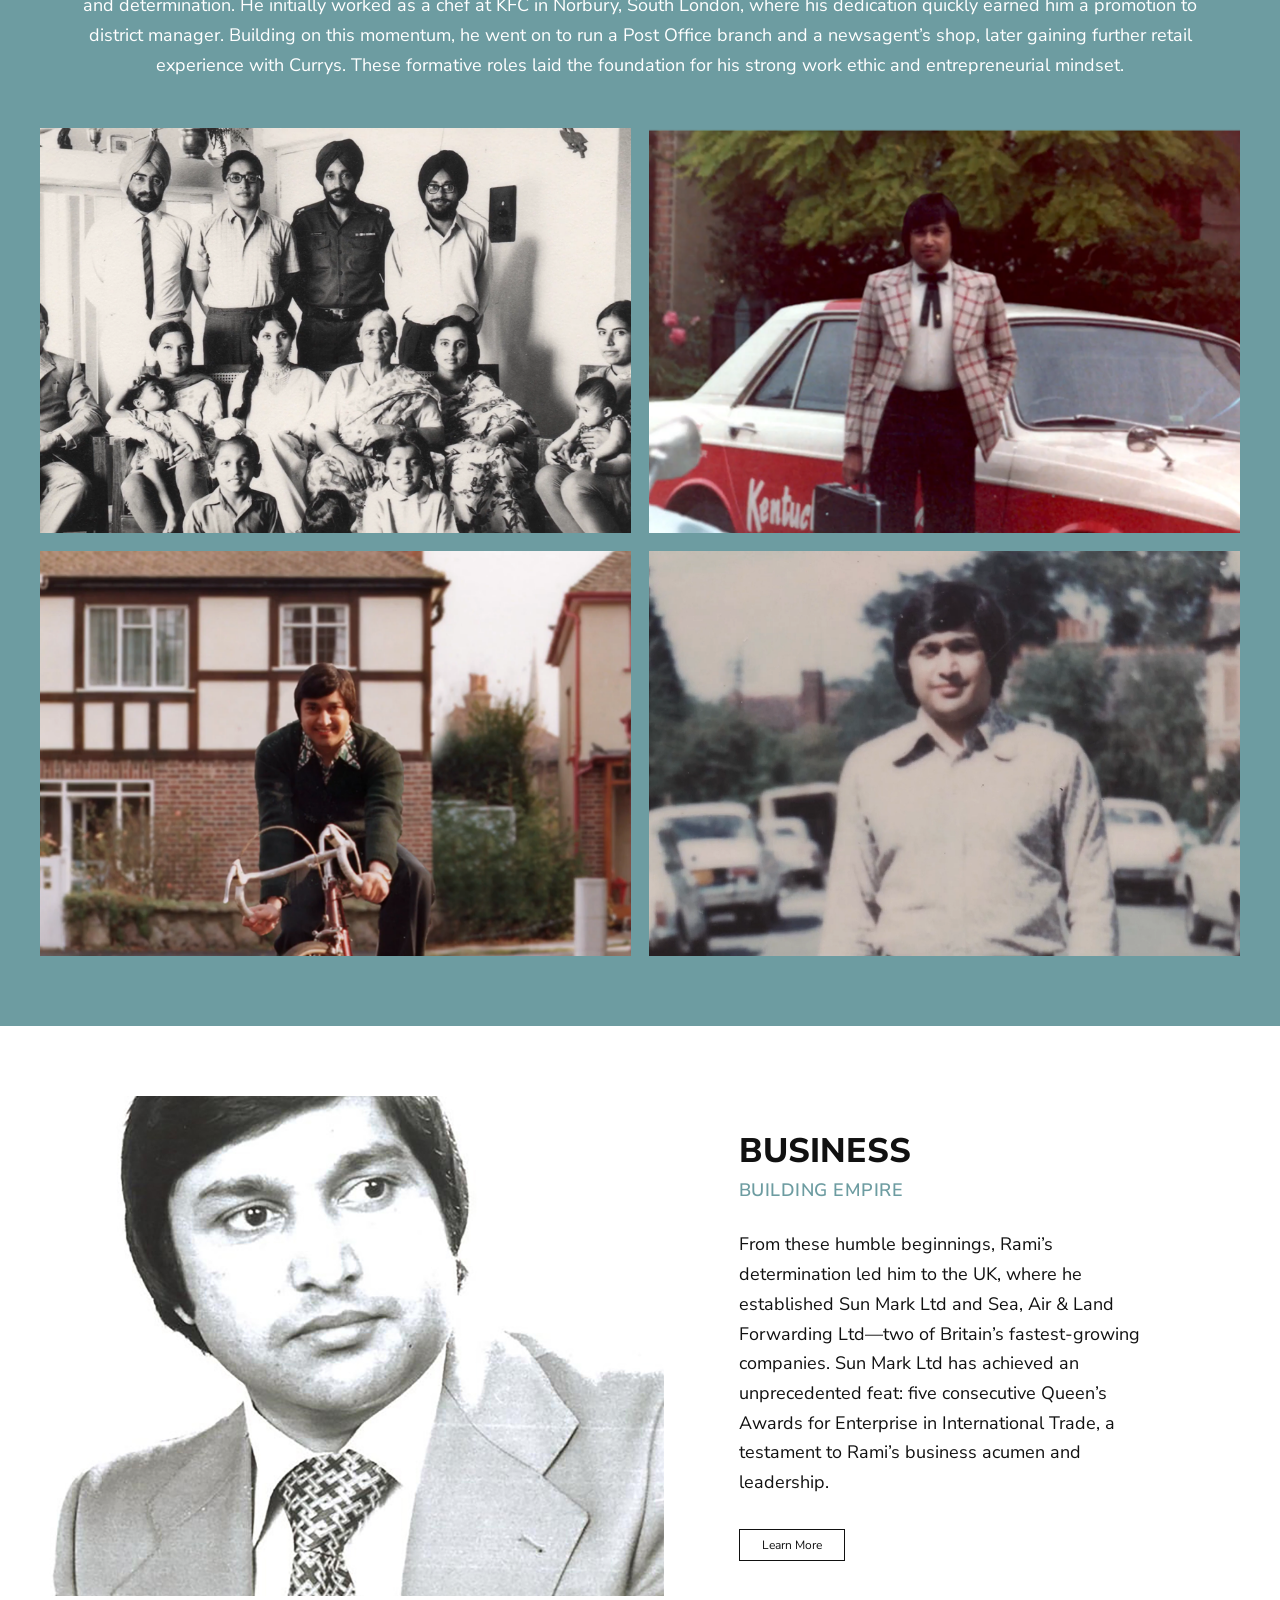
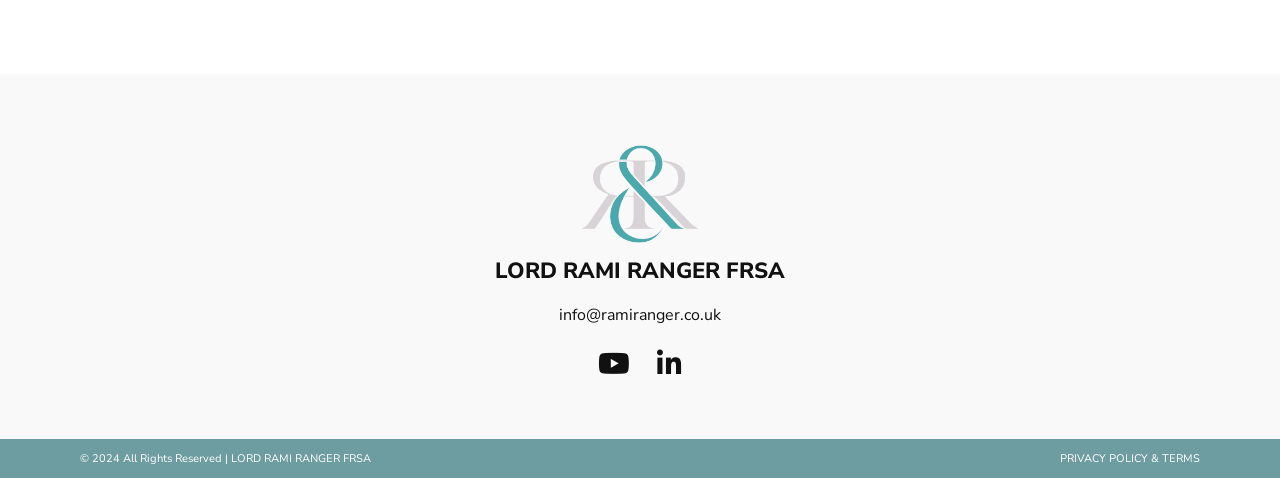
==== commit 065918e5: "Refactor styles in about.html for better responsiveness Removed responsive styles for smaller screen" ====
--- a/about.html
+++ b/about.html
@@ -475,45 +475,7 @@
       }
     }
 
-    @media screen and (max-width: 600px) {
-      .navbar {
-        height: 100px;
-        padding: 0 24px;
-      }
-
-      .logo {
-        width: 58px;
-      }
-
-      .brand span {
-        font-size: 10px;
-      }
-
-      .menu-toggle {
-        right: 24px;
-        top: 36px;
-      }
-
-      .menu {
-        top: 100px;
-      }
-
-      .about-copy h2 {
-        font-size: 25px;
-      }
-
-      .about-copy h4 {
-        font-size: 13px;
-      }
-
-      .about-copy p {
-        font-size: 14px;
-      }
-
-      .about-quote p {
-        font-size: 18px;
-      }
-    }
+    
 
 @media (max-width: 767px) {
   .top-bar {
@@ -575,28 +537,28 @@
   body.scrolled .navbar .menu-toggle {
     color: white;
   }
-}
-
-    .about-copy h2 {
-  font-size: 28px;
-}
-
-.about-copy h4 {
-  font-size: 14px;
-}
-
-.about-copy p,
-.about-blue-gallery > p {
-  font-size: 15px;
-  line-height: 1.5;
-}
-
-.about-quote {
-  padding: 50px 22px;
-}
-
-.about-quote p {
-  font-size: 17px;
+
+  .about-copy h2 {
+    font-size: 28px;
+  }
+
+  .about-copy h4 {
+    font-size: 14px;
+  }
+
+  .about-copy p,
+  .about-blue-gallery > p {
+    font-size: 15px;
+    line-height: 1.5;
+  }
+
+  .about-quote {
+    padding: 50px 22px;
+  }
+
+  .about-quote p {
+    font-size: 17px;
+  }
 }
     
   </style>
